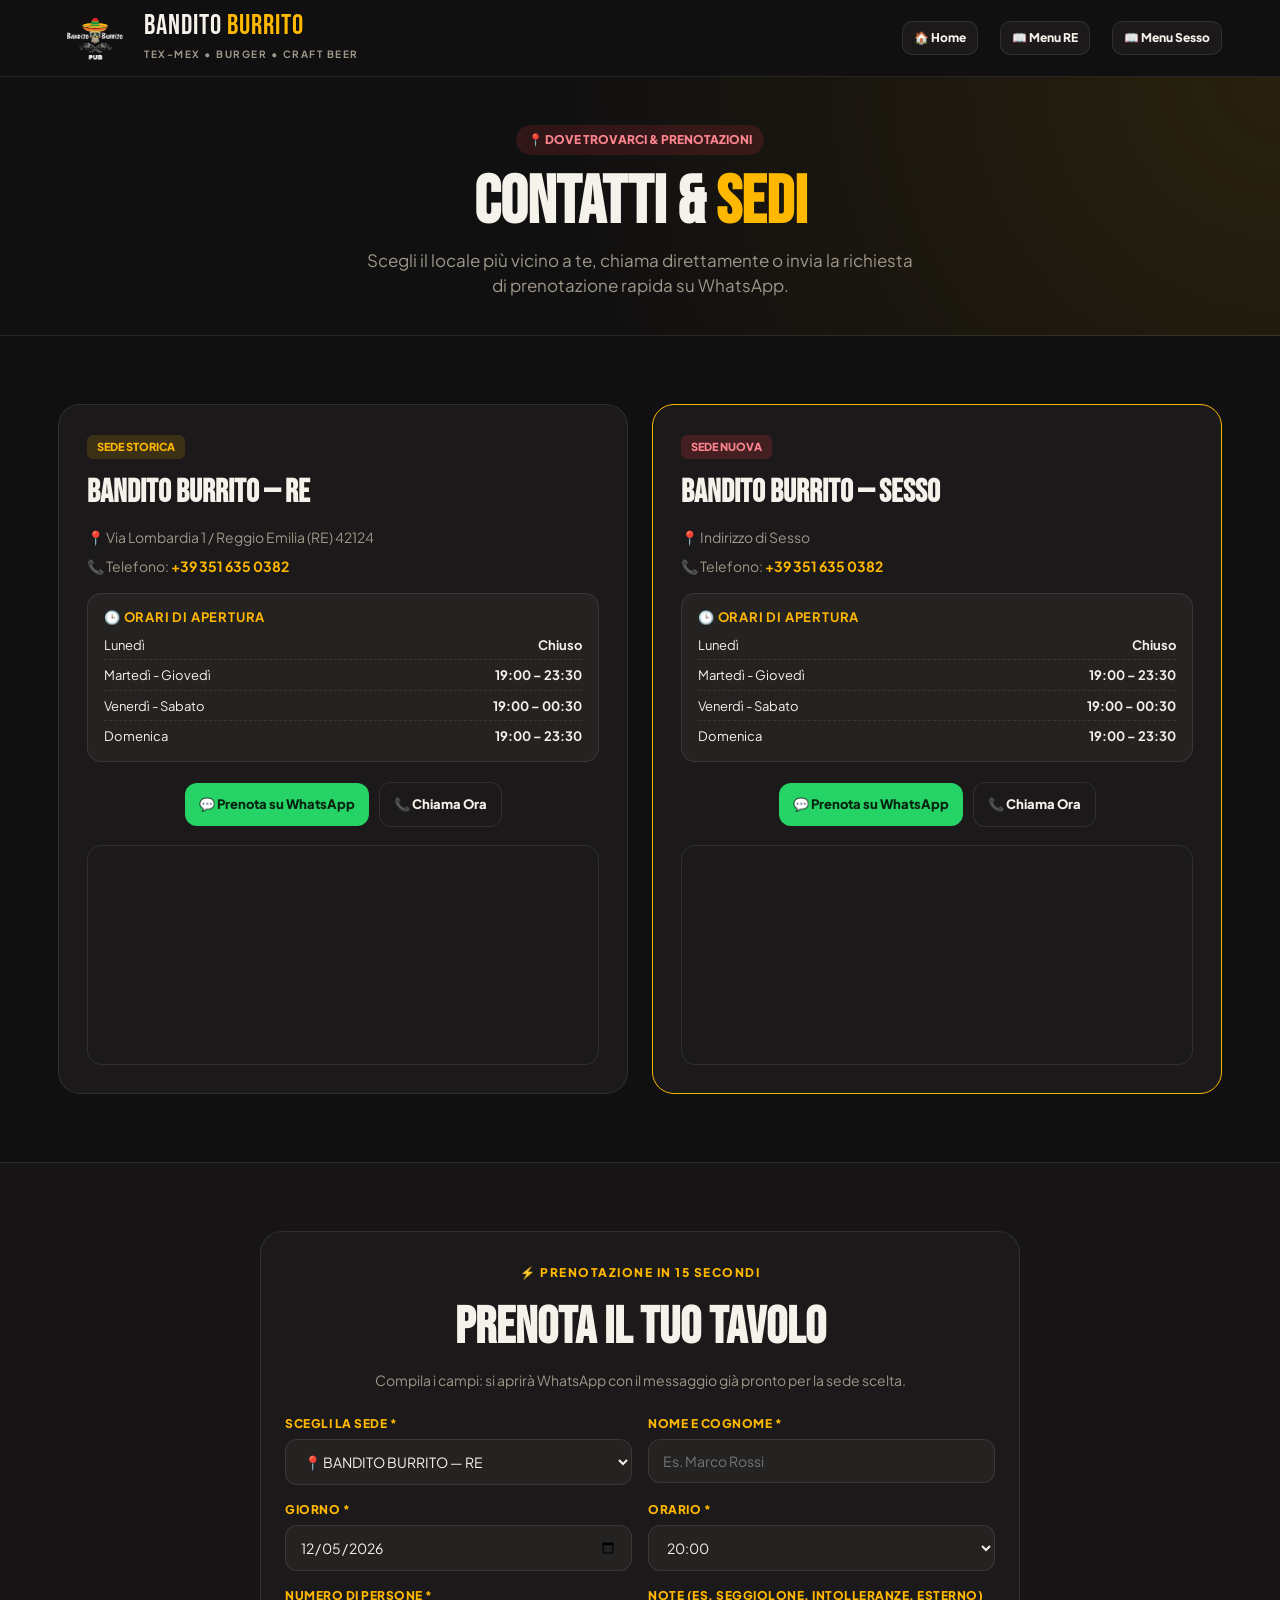
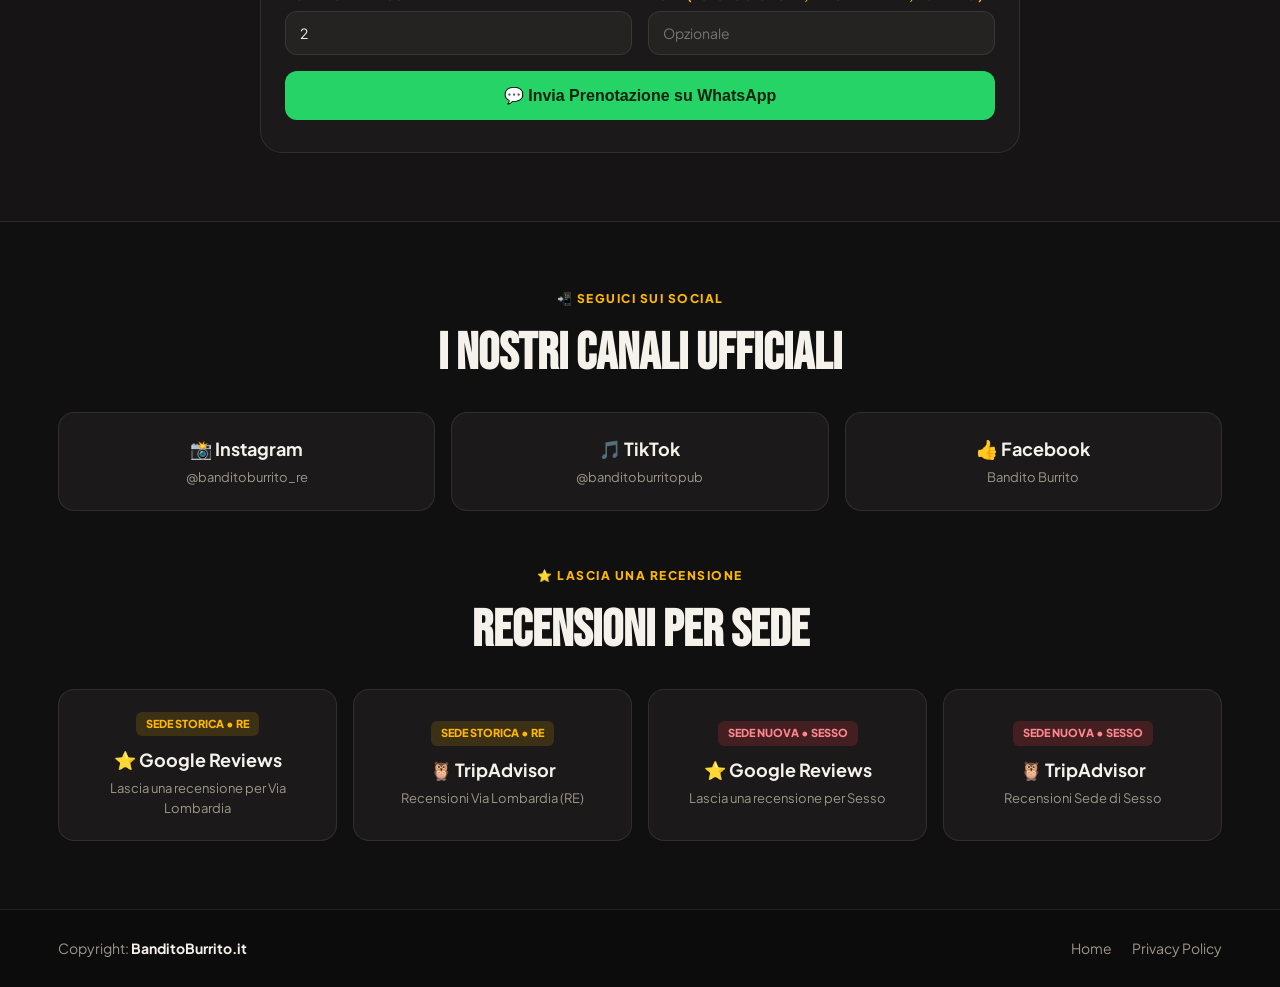
==== contatti.html @ fecb00ba "Add files via upload" ====
<!DOCTYPE html>
<html lang="it">
<head>
  <meta charset="UTF-8">
  <meta name="viewport" content="width=device-width, initial-scale=1.0">
  <title>Contatti e Prenotazioni | Bandito Burrito</title>
  <meta name="description" content="Prenota il tuo tavolo da Bandito Burrito a Reggio Emilia o nella nuova sede di Sesso. Orari, indirizzi, telefono e WhatsApp.">

  <!-- Google Fonts -->
  <link rel="preconnect" href="https://fonts.googleapis.com">
  <link rel="preconnect" href="https://fonts.gstatic.com" crossorigin>
  <link href="https://fonts.googleapis.com/css2?family=Bebas+Neue&family=Plus+Jakarta+Sans:wght@400;600;700;800&display=swap" rel="stylesheet">

  <!-- CSS Principale -->
  <link rel="stylesheet" href="css/style.css">
</head>
<body>

<!-- HEADER IDENTICO ALLA HOME E AI MENU -->
  <header class="site-header">
    <div class="container nav-inner">
      <a href="index.html" class="brand">
        <img src="images/picwish_ew.webp" alt="Bandito Burrito Logo" class="brand-logo">
        <div class="brand-text">
          <span class="brand-title">BANDITO <em>BURRITO</em></span>
          <span class="brand-sub">TEX-MEX • BURGER • CRAFT BEER</span>
        </div>
      </a>

      <!-- Navigazione Desktop -->
      <nav class="main-nav">
        <a href="index.html" class="qr-nav-btn">🏠 Home</a>
        <a href="menu-sede1.html" class="qr-nav-btn">📖 Menu RE</a>
        <a href="menu-sede2.html" class="qr-nav-btn">📖 Menu Sesso</a>
      </nav>

      <!-- Navigazione Mobile centrata -->
      <div class="mobile-top-links">
        <a href="index.html" class="qr-nav-btn">🏠 Home</a>
        <a href="menu-sede1.html" class="qr-nav-btn">📖 Menu RE</a>
        <a href="menu-sede2.html" class="qr-nav-btn">📖 Menu Sesso</a>
      </div>
    </div>
  </header>

<!-- INTESTAZIONE PAGINA CENTRATA -->
  <section class="page-hero" style="text-align: center;">
    <div class="container">
      <span class="eyebrow">📍 DOVE TROVARCI & PRENOTAZIONI</span>
      <h1>CONTATTI & <span class="text-gold">SEDI</span></h1>
      <p class="hero-lead" style="margin: 0 auto;">
        Scegli il locale più vicino a te, chiama direttamente o invia la richiesta di prenotazione rapida su WhatsApp.
      </p>
    </div>
  </section>

  <!-- SCHEDE DELLE 2 SEDI CON ORARI E MAPPE -->
  <section class="section">
    <div class="container locations-grid">

      <!-- SEDE 1: REGGIO EMILIA -->
      <div class="location-box">
        <span class="loc-pill">SEDE STORICA</span>
        <h3>BANDITO BURRITO — RE</h3>
        <p class="loc-address">📍 Via Lombardia 1 / Reggio Emilia (RE) 42124</p>
        <p class="loc-phone">📞 Telefono: <a href="tel:+393516350382"><strong>+39 351 635 0382</strong></a></p>

        <div class="hours-box">
          <h4>🕒 Orari di Apertura</h4>
          <ul>
            <li><span>Lunedì</span> <strong>Chiuso</strong></li>
            <li><span>Martedì - Giovedì</span> <strong>19:00 – 23:30</strong></li>
            <li><span>Venerdì - Sabato</span> <strong>19:00 – 00:30</strong></li>
            <li><span>Domenica</span> <strong>19:00 – 23:30</strong></li>
          </ul>
        </div>

       <div class="loc-actions" style="display: flex; justify-content: center; align-items: center; flex-wrap: nowrap; gap: 10px; width: 100%;">
          <a href="https://api.whatsapp.com/send?phone=393516350382&text=Ciao%20Bandito!%20Vorrei%20prenotare%20un%20tavolo%20nella%20SEDE%20STORICA%20(Reggio%20Emilia)" target="_blank" rel="noopener" class="btn btn-whatsapp" style="white-space: nowrap; padding: 12px 14px; font-size: 13px;">💬 Prenota su WhatsApp</a>
          <a href="tel:+393516350382" class="btn btn-outline" style="white-space: nowrap; padding: 12px 14px; font-size: 13px;">📞 Chiama Ora</a>
        </div>

        <div class="map-embed">
          <iframe src="https://www.google.com/maps/embed?pb=!1m18!1m12!1m3!1d2835.3681984445893!2d10.636771!3d44.71209650000001!2m3!1f0!2f0!3f0!3m2!1i1024!2i768!4f13.1!3m3!1m2!1s0x47801d284d192d33%3A0xff5f6aa160893fef!2sBandito%20Burrito%20Pub!5e0!3m2!1sit!2sit!4v1794605596472!5m2!1sit!2sit" loading="lazy" referrerpolicy="no-referrer-when-downgrade" title="Mappa Sede Storica"></iframe>
        </div>
      </div>

      <!-- SEDE 2: SESSO -->
      <div class="location-box location-highlight">
        <span class="loc-pill pill-chili">SEDE NUOVA</span>
        <h3>BANDITO BURRITO — SESSO</h3>
        <p class="loc-address">📍 Indirizzo di Sesso</p>
        <p class="loc-phone">📞 Telefono: <a href="tel:+393516350382"><strong>+39 351 635 0382</strong></a></p>

        <div class="hours-box">
          <h4>🕒 Orari di Apertura</h4>
          <ul>
            <li><span>Lunedì</span> <strong>Chiuso</strong></li>
            <li><span>Martedì - Giovedì</span> <strong>19:00 – 23:30</strong></li>
            <li><span>Venerdì - Sabato</span> <strong>19:00 – 00:30</strong></li>
            <li><span>Domenica</span> <strong>19:00 – 23:30</strong></li>
          </ul>
        </div>

        <div class="loc-actions" style="display: flex; justify-content: center; align-items: center; flex-wrap: nowrap; gap: 10px; width: 100%;">
          <a href="https://api.whatsapp.com/send?phone=393516350382&text=Ciao%20Bandito!%20Vorrei%20prenotare%20un%20tavolo%20nella%20SEDE%20NUOVA%20(Sesso)" target="_blank" rel="noopener" class="btn btn-whatsapp" style="white-space: nowrap; padding: 12px 14px; font-size: 13px;">💬 Prenota su WhatsApp</a>
          <a href="tel:+393516350382" class="btn btn-outline" style="white-space: nowrap; padding: 12px 14px; font-size: 13px;">📞 Chiama Ora</a>
        </div>

        <div class="map-embed">
          <iframe src="https://www.google.com/maps/embed?pb=!1m18!1m12!1m3!1d2835.3681984445893!2d10.636771!3d44.71209650000001!2m3!1f0!2f0!3f0!3m2!1i1024!2i768!4f13.1!3m3!1m2!1s0x47801d284d192d33%3A0xff5f6aa160893fef!2sBandito%20Burrito%20Pub!5e0!3m2!1sit!2sit!4v1794605596472!5m2!1sit!2sit" loading="lazy" referrerpolicy="no-referrer-when-downgrade" title="Mappa Nuova Apertura"></iframe>
        </div>
      </div>

    </div>
  </section>

  <!-- MODULO DI PRENOTAZIONE RAPIDA (INVIO AUTOMATICO SU WHATSAPP) -->
  <section class="section section-alt" id="prenota-form">
    <div class="container">
      <div class="booking-card">
        <div class="section-header center" style="margin-bottom: 24px;">
          <span class="section-tag">⚡ PRENOTAZIONE IN 15 SECONDI</span>
          <h2>PRENOTA IL TUO TAVOLO</h2>
          <p style="color: var(--muted); font-size: 14px;">Compila i campi: si aprirà WhatsApp con il messaggio già pronto per la sede scelta.</p>
        </div>

        <form id="whatsapp-booking-form" class="booking-form-grid">
          <div class="form-group">
            <label for="book-sede">Scegli la Sede *</label>
            <select id="book-sede" required>
              <option value="BANDITO BURRITO — RE">📍 BANDITO BURRITO — RE</option>
              <option value="BANDITO BURRITO — SESSO">🚀 BANDITO BURRITO — SESSO</option>
            </select>
          </div>

          <div class="form-group">
            <label for="book-name">Nome e Cognome *</label>
            <input type="text" id="book-name" placeholder="Es. Marco Rossi" required>
          </div>

          <div class="form-group">
            <label for="book-date">Giorno *</label>
            <input type="date" id="book-date" required>
          </div>

          <div class="form-group">
            <label for="book-time">Orario *</label>
            <select id="book-time" required>
              <option value="19:30">19:30</option>
              <option value="20:00" selected>20:00</option>
              <option value="20:30">20:30</option>
              <option value="21:00">21:00</option>
              <option value="21:30">21:30</option>
              <option value="22:00">22:00</option>
            </select>
          </div>

          <div class="form-group">
            <label for="book-guests">Numero di Persone *</label>
            <input type="number" id="book-guests" min="1" max="30" value="2" required>
          </div>

          <div class="form-group">
            <label for="book-notes">Note (es. seggiolone, intolleranze, esterno)</label>
            <input type="text" id="book-notes" placeholder="Opzionale">
          </div>

          <div class="form-group full-width">
            <button type="submit" class="btn btn-whatsapp" style="width: 100%; font-size: 16px; padding: 15px;">
              💬 Invia Prenotazione su WhatsApp
            </button>
          </div>
        </form>
      </div>
    </div>
  </section>

  <!-- SOCIAL (INSTAGRAM, TIKTOK, FACEBOOK) & 4 BOX RECENSIONI -->
  <section class="section">
    <div class="container">

      <div class="section-header center">
        <span class="section-tag">📲 SEGUICI SUI SOCIAL</span>
        <h2>I NOSTRI CANALI UFFICIALI</h2>
      </div>

      <div class="social-cards-grid">
        <a href="https://instagram.com/banditoburrito_re" target="_blank" rel="noopener" class="social-card">
          <strong>📸 Instagram</strong>
          <span>@banditoburrito_re</span>
        </a>
        <a href="https://www.tiktok.com/@banditoburrito" target="_blank" rel="noopener" class="social-card">
          <strong>🎵 TikTok</strong>
          <span>@banditoburritopub</span>
        </a>
        <a href="https://www.facebook.com/banditoburrito" target="_blank" rel="noopener" class="social-card">
          <strong>👍 Facebook</strong>
          <span>Bandito Burrito</span>
        </a>
      </div>

      <div class="section-header center" style="margin-top: 56px;">
        <span class="section-tag">⭐ LASCIA UNA RECENSIONE</span>
        <h2>RECENSIONI PER SEDE</h2>
      </div>

      <div class="reviews-4-grid">
        <a href="https://g.page/r/Ce8_iWChal__EBM/review" target="_blank" rel="noopener" class="social-card">
          <span class="loc-pill">SEDE STORICA • RE</span>
          <strong>⭐ Google Reviews</strong>
          <span>Lascia una recensione per Via Lombardia</span>
        </a>

        <a href="https://www.tripadvisor.it/Restaurant_Review-g194875-d25554077-Reviews-Bandito_Burrito_Pub-Reggio_Emilia_Province_of_Reggio_Emilia_Emilia_Romagna.html" target="_blank" rel="noopener" class="social-card">
          <span class="loc-pill">SEDE STORICA • RE</span>
          <strong>🦉 TripAdvisor</strong>
          <span>Recensioni Via Lombardia (RE)</span>
        </a>

        <a href="#INSERISCI_LINK_GOOGLE_SESSO" target="_blank" rel="noopener" class="social-card">
          <span class="loc-pill pill-chili">SEDE NUOVA • SESSO</span>
          <strong>⭐ Google Reviews</strong>
          <span>Lascia una recensione per Sesso</span>
        </a>

        <a href="#INSERISCI_LINK_TRIPADVISOR_SESSO" target="_blank" rel="noopener" class="social-card">
          <span class="loc-pill pill-chili">SEDE NUOVA • SESSO</span>
          <strong>🦉 TripAdvisor</strong>
          <span>Recensioni Sede di Sesso</span>
        </a>
      </div>

    </div>
  </section>

<!-- FOOTER CON SOLO HOME E PRIVACY POLICY -->
  <footer class="site-footer" style="padding: 28px 0; border-top: 1px solid var(--border); background: #0d0c0c; font-size: 14px; color: var(--muted);">
    <div class="container footer-inner" style="display: flex; justify-content: space-between; align-items: center; flex-wrap: wrap; gap: 16px;">
      <div>Copyright: <strong style="color: var(--text);">BanditoBurrito.it</strong></div>
      <div class="footer-links" style="display: flex; gap: 20px; align-items: center;">
        <a href="index.html">Home</a>
        <a href="https://www.iubenda.com/privacy-policy/90189683" target="_blank" rel="noopener">Privacy Policy</a>
      </div>
    </div>
  </footer>

  <script>
    // Data odierna automatica nel modulo
    document.getElementById('book-date').valueAsDate = new Date();

    // Invio prenotazione WhatsApp
    document.getElementById('whatsapp-booking-form').addEventListener('submit', function(e) {
      e.preventDefault();
      const sede = document.getElementById('book-sede').value;
      const nome = document.getElementById('book-name').value.trim();
      const data = document.getElementById('book-date').value;
      const ora = document.getElementById('book-time').value;
      const persone = document.getElementById('book-guests').value;
      const note = document.getElementById('book-notes').value.trim();

      const msg = `Ciao Bandito Burrito! 🌮\nVorrei prenotare un tavolo:\n• Sede: ${sede}\n• Nome: ${nome}\n• Giorno: ${data}\n• Orario: ${ora}\n• Persone: ${persone}${note ? `\n• Note: ${note}` : ''}`;
      const waUrl = `https://api.whatsapp.com/send?phone=393516350382&text=${encodeURIComponent(msg)}`;
      window.open(waUrl, '_blank');
    });

    // Nasconde l'header scorrendo in giù e lo mostra scorrendo in su
    const siteHeader = document.querySelector('.site-header');
    let lastScrollY = window.scrollY;

    window.addEventListener('scroll', () => {
      if (!siteHeader) return;
      const currentScrollY = window.scrollY;

      if (currentScrollY <= 80) {
        siteHeader.classList.remove('header-hidden');
      } else if (currentScrollY - lastScrollY > 10) {
        siteHeader.classList.add('header-hidden');
      } else if (lastScrollY - currentScrollY > 10) {
        siteHeader.classList.remove('header-hidden');
      }

      lastScrollY = currentScrollY;
    }, { passive: true });
  </script>
</body>
</html>
---- css/style.css ----
/* Aggiungi transition a .site-header (all'inizio del file) */
.site-header {
  position: sticky;
  top: 0;
  z-index: 100;
  background: rgba(17, 16, 16, 0.94);
  backdrop-filter: blur(12px);
  border-bottom: 1px solid var(--border);
  transition: transform 0.3s ease;
}

/* Scomparsa allo scroll verso il basso (vale sia per .site-header che per .qr-header) */
.site-header.header-hidden,
.qr-header.header-hidden {
  transform: translateY(-100%);
}

:root {
  --bg: #111010;
  --bg-card: #1b1919;
  --bg-elevated: #252222;
  --text: #f5f2eb;
  --muted: #9e9689;
  --gold: #ffb800;
  --chili: #e63946;
  --guac: #2ec4b6;
  --border: rgba(255, 255, 255, 0.09);
  --font-display: 'Bebas Neue', sans-serif;
  --font-sans: 'Plus Jakarta Sans', sans-serif;
}

* { box-sizing: border-box; margin: 0; padding: 0; }
html { scroll-behavior: smooth; }
body {
  background: var(--bg);
  color: var(--text);
  font-family: var(--font-sans);
  line-height: 1.5;
  -webkit-font-smoothing: antialiased;
}

.container { max-width: 1200px; margin: 0 auto; padding: 0 18px; }
a { color: inherit; text-decoration: none; }

/* HEADER */
.site-header {
  position: sticky; top: 0; z-index: 100;
  background: rgba(17, 16, 16, 0.94);
  backdrop-filter: blur(12px);
  border-bottom: 1px solid var(--border);
}
.nav-inner { display: flex; align-items: center; justify-content: space-between; height: 76px; }
.brand { display: flex; align-items: center; gap: 12px; }
.brand-logo { height: 50px; width: auto; object-fit: contain; }
.brand-logo-sm { height: 38px; width: auto; object-fit: contain; }
.brand-title { font-family: var(--font-display); font-size: 28px; letter-spacing: 1px; display: block; line-height: 1; }
.brand-title em { color: var(--gold); font-style: normal; }
.brand-sub { font-size: 10px; color: var(--muted); letter-spacing: 1.5px; font-weight: 700; }

.main-nav { display: flex; align-items: center; gap: 22px; font-weight: 700; font-size: 14px; }
.main-nav a:hover, .nav-active { color: var(--gold); }

/* PULSANTI */
.btn {
  display: inline-flex; align-items: center; justify-content: center;
  padding: 12px 20px; border-radius: 12px; font-weight: 800; font-size: 14px;
  cursor: pointer; transition: 0.2s; border: none;
}
.btn-gold { background: var(--gold); color: #111; }
.btn-gold:hover { transform: translateY(-2px); background: #ffc629; }
.btn-outline { border: 1px solid var(--border); background: var(--bg-card); color: var(--text); }
.btn-whatsapp { background: #25D366; color: #082411; }
.btn-dark { background: #111; color: var(--gold); padding: 10px 16px; border-radius: 10px; }

/* HERO */
.hero { padding: 56px 0; border-bottom: 1px solid var(--border); }
.hero-grid { display: grid; grid-template-columns: 1.15fr 0.85fr; gap: 40px; align-items: center; }
.eyebrow {
  display: inline-block; padding: 6px 12px; border-radius: 99px;
  background: rgba(230, 57, 70, 0.15); color: #ff858f;
  font-size: 12px; font-weight: 800; margin-bottom: 16px;
}
.hero h1 { font-family: var(--font-display); font-size: clamp(46px, 6vw, 74px); line-height: 0.95; margin-bottom: 18px; }
.text-gold { color: var(--gold); }
.text-chili { color: var(--chili); }
.hero-lead { color: var(--muted); font-size: 17px; margin-bottom: 28px; max-width: 560px; }

.location-cards-hero { display: grid; grid-template-columns: 1fr 1fr; gap: 14px; }
.loc-hero-btn {
  background: var(--bg-card); border: 2px solid var(--border);
  padding: 18px; border-radius: 16px; display: flex; flex-direction: column; gap: 4px;
  transition: 0.2s;
}
.loc-hero-btn:hover { border-color: var(--gold); transform: translateY(-3px); }
.loc-hero-btn.loc-new { border-color: rgba(230, 57, 70, 0.5); }
.loc-tag { font-size: 11px; font-weight: 800; color: var(--gold); letter-spacing: 1px; }
.loc-hero-btn strong { font-family: var(--font-display); font-size: 24px; letter-spacing: 0.5px; }
.loc-hero-btn small { color: var(--muted); font-size: 12px; }

.hero-img-box { position: relative; border-radius: 24px; overflow: hidden; border: 1px solid var(--border); }
.hero-img-box img { width: 100%; height: 440px; object-fit: cover; display: block; }
.floating-badge {
  position: absolute; bottom: 16px; right: 16px;
  background: rgba(17, 16, 16, 0.9); backdrop-filter: blur(8px);
  padding: 12px 16px; border-radius: 14px; border: 1px solid var(--gold);
  display: flex; flex-direction: column;
}
.floating-badge span { color: var(--gold); font-weight: 800; font-size: 16px; }
.floating-badge small { font-size: 11px; color: var(--muted); }

/* SEZIONI STANDARD */
.section { padding: 68px 0; }
.section-alt { background: #161414; border-top: 1px solid var(--border); border-bottom: 1px solid var(--border); }
.section-header { display: flex; justify-content: space-between; align-items: flex-end; margin-bottom: 32px; flex-wrap: wrap; gap: 16px; }
.section-header.center { flex-direction: column; align-items: center; text-align: center; }
.section-tag { color: var(--gold); font-size: 12px; font-weight: 800; letter-spacing: 1.5px; text-transform: uppercase; }
.section h2 { font-family: var(--font-display); font-size: clamp(34px, 4.5vw, 52px); line-height: 1; margin-top: 4px; }

/* INDICE CATEGORIE: DA MANGIARE & DA BERE (USATO IN HOME) */
.macro-index-grid { display: grid; grid-template-columns: 1fr 1fr; gap: 20px; margin-bottom: 24px; }
.macro-box { background: var(--bg-card); border: 1px solid var(--border); border-radius: 20px; padding: 20px; }
.macro-box-title {
  font-family: var(--font-display); font-size: 28px; color: var(--gold);
  letter-spacing: 1px; margin-bottom: 12px; display: flex; align-items: center; gap: 8px;
  border-bottom: 1px solid var(--border); padding-bottom: 8px;
}
.macro-cat-links { display: flex; flex-wrap: wrap; gap: 8px; }
.macro-cat-pill {
  background: var(--bg-elevated); border: 1px solid var(--border);
  padding: 8px 14px; border-radius: 12px; font-size: 13px; font-weight: 700;
  display: inline-flex; align-items: center; gap: 6px; cursor: pointer; transition: 0.2s;
}
.macro-cat-pill:hover { border-color: var(--gold); color: var(--gold); transform: translateY(-2px); }
.macro-cat-pill small { color: var(--muted); font-size: 11px; }

/* SEZIONI CATEGORIA DENTRO IL MENU */
.menu-macro-banner {
  margin: 34px 0 18px; padding: 12px 18px; border-radius: 14px;
  background: linear-gradient(90deg, rgba(255,184,0,0.16), rgba(230,57,70,0.08));
  border-bottom: 2px solid var(--gold);
  text-align: center;
  font-family: var(--font-display); font-size: 30px; letter-spacing: 1px; color: var(--gold);
}
.menu-cat-section { margin-bottom: 38px; scroll-margin-top: 210px; }
.menu-cat-header {
  display: flex; justify-content: space-between; align-items: baseline;
  flex-wrap: wrap; gap: 8px; margin-bottom: 16px;
  padding-bottom: 10px; border-bottom: 2px solid rgba(255, 184, 0, 0.28);
}
.menu-cat-title-wrap h2 {
  font-family: var(--font-display); font-size: clamp(28px, 4vw, 38px);
  color: var(--text); letter-spacing: 0.8px; line-height: 1.05;
}
.menu-cat-subtitle { font-size: 13.5px; color: var(--gold); font-weight: 600; margin-top: 3px; }
.menu-cat-count {
  font-size: 12px; font-weight: 800; color: var(--muted);
  background: var(--bg-card); padding: 4px 10px; border-radius: 99px; border: 1px solid var(--border);
}

/* GRIGLIA PIATTI E CARD */
.menu-grid { display: grid; grid-template-columns: repeat(auto-fill, minmax(310px, 1fr)); gap: 16px; }
.dish-card {
  background: var(--bg-card); border: 1px solid var(--border);
  border-radius: 18px; overflow: hidden; display: flex; flex-direction: column;
  justify-content: space-between; transition: 0.2s;
}
.dish-card.sold-out { opacity: 0.45; pointer-events: none; }
.dish-img-wrap { width: 100%; height: 190px; position: relative; overflow: hidden; background: #0d0c0c; }
.dish-img-wrap img { width: 100%; height: 100%; object-fit: cover; transition: transform 0.3s; }
.dish-card:hover .dish-img-wrap img { transform: scale(1.04); }

.dish-body { padding: 16px; display: flex; flex-direction: column; gap: 8px; flex: 1; }
.dish-badges { display: flex; gap: 6px; flex-wrap: wrap; align-items: center; }
.badge-pill {
  font-size: 11px; font-weight: 800; padding: 3px 9px; border-radius: 6px;
  background: rgba(255, 184, 0, 0.15); color: var(--gold);
}
.badge-pill.badge-fire { background: rgba(230, 57, 70, 0.18); color: #ff6b78; border: 1px solid rgba(230, 57, 70, 0.35); }
.badge-pill.badge-green { background: rgba(46, 196, 182, 0.16); color: #4df0e0; border: 1px solid rgba(46, 196, 182, 0.35); }
.badge-pill.badge-new { background: rgba(168, 85, 247, 0.18); color: #d8b4fe; border: 1px solid rgba(168, 85, 247, 0.35); }
.badge-pill.badge-spec { background: rgba(255, 255, 255, 0.08); color: #e2ddd5; border: 1px solid rgba(255, 255, 255, 0.14); }
.badge-pill.badge-soldout { background: #e63946; color: #ffffff; }

.badge-cat-tag {
  font-size: 10.5px; font-weight: 700; padding: 3px 8px; border-radius: 6px;
  background: rgba(255, 255, 255, 0.06); color: var(--muted);
}
.dish-top { display: flex; justify-content: space-between; align-items: flex-start; gap: 10px; }
.dish-title { font-size: 18px; font-weight: 800; line-height: 1.25; }
.dish-price { font-family: var(--font-display); font-size: 24px; color: var(--gold); white-space: nowrap; }
.dish-desc { font-size: 13.5px; color: var(--muted); flex: 1; }
.dish-footer {
  display: flex; justify-content: space-between; align-items: center;
  padding-top: 10px; margin-top: 6px; border-top: 1px dashed var(--border); gap: 8px;
}
.allergen-tag { font-size: 11px; color: var(--muted); }
.btn-add-dish {
  background: var(--bg-elevated); color: var(--text); border: 1px solid var(--border);
  padding: 7px 13px; border-radius: 9px; font-weight: 800; font-size: 12px; cursor: pointer; white-space: nowrap;
}
.btn-add-dish:hover { background: var(--gold); color: #111; }

/* MINI-ICONE ALLERGENI NELLA SCHEDA DEL PIATTO */
.dish-allergen-list { display: flex; flex-wrap: wrap; gap: 5px; align-items: center; }
.allergen-chip {
  display: inline-flex; align-items: center; gap: 5px;
  background: var(--bg-elevated); border: 1px solid var(--border);
  padding: 3px 8px 3px 4px; border-radius: 99px; font-size: 11px; font-weight: 600; color: var(--muted);
}
.allergen-chip img { width: 18px; height: 18px; border-radius: 50%; object-fit: cover; }

/* STORIA, RECENSIONI E SEDI */
.story-grid { display: grid; grid-template-columns: 0.9fr 1.1fr; gap: 44px; align-items: center; }
.story-media img { width: 100%; border-radius: 20px; border: 1px solid var(--border); }
.story-quote { margin-top: 14px; padding: 16px; border-radius: 14px; background: var(--bg-card); border-left: 4px solid var(--gold); font-size: 14px; }
.story-quote strong { display: block; margin-top: 6px; color: var(--gold); }
.timeline-steps { margin-top: 24px; display: flex; flex-direction: column; gap: 14px; }
.t-step { display: flex; gap: 16px; background: var(--bg-card); padding: 14px 18px; border-radius: 14px; border: 1px solid var(--border); }
.t-year { font-family: var(--font-display); font-size: 28px; color: var(--gold); min-width: 60px; }

.live-reviews-wrapper { display: grid; grid-template-columns: 1fr 1fr; gap: 24px; }
.review-platform-box { background: var(--bg-card); border: 1px solid var(--border); border-radius: 20px; padding: 22px; }
.platform-header { display: flex; justify-content: space-between; align-items: center; margin-bottom: 18px; padding-bottom: 12px; border-bottom: 1px solid var(--border); }
.platform-badge span { color: var(--gold); font-weight: 800; }
.trip-color { color: #00aa6c !important; }
.btn-link { font-size: 12px; color: var(--gold); font-weight: 700; }
.review-cards-fallback { display: flex; flex-direction: column; gap: 14px; }
.rev-card { background: var(--bg-elevated); padding: 16px; border-radius: 14px; }
.rev-stars { color: var(--gold); font-size: 14px; margin-bottom: 6px; }
.verified { font-size: 11px; color: var(--muted); font-weight: 600; margin-left: 6px; }

.locations-grid { display: grid; grid-template-columns: 1fr 1fr; gap: 24px; }
.location-box { background: var(--bg-card); border: 1px solid var(--border); padding: 28px; border-radius: 22px; }
.location-highlight { border-color: var(--gold); }
.loc-pill { display: inline-block; font-size: 11px; font-weight: 800; padding: 4px 10px; border-radius: 6px; background: rgba(255,184,0,0.15); color: var(--gold); margin-bottom: 10px; }
.pill-chili { background: rgba(230,57,70,0.2); color: #ff858f; }
.location-box h3 { font-family: var(--font-display); font-size: 32px; margin-bottom: 10px; }
.loc-address { color: var(--muted); font-size: 14px; margin-bottom: 8px; }
.loc-actions { display: flex; gap: 10px; flex-wrap: wrap; margin-top: 20px; }

/* QR WEB-APP HEADER & CATEGORIE CENTRATE */
.qr-app-body { padding-bottom: 90px; }
.qr-header {
  position: sticky; top: 0; z-index: 90;
  background: rgba(17, 16, 16, 0.96); backdrop-filter: blur(12px);
  border-bottom: 1px solid var(--border); padding-top: 12px;
}
.qr-header-inner { display: flex; justify-content: space-between; align-items: center; margin-bottom: 14px; }
.brand-compact { display: flex; align-items: center; gap: 10px; }
.active-sede-badge { display: block; font-size: 11px; color: var(--gold); font-weight: 800; }

.qr-nav-actions {
  display: flex;
  align-items: center;
  justify-content: flex-end;
  margin-left: auto;
  gap: 6px;
  flex-wrap: wrap;
}
.mobile-top-links { display: none; }
.qr-nav-btn {
  font-size: 12px; font-weight: 800; color: var(--text);
  background: var(--bg-card); padding: 7px 11px; border-radius: 10px;
  border: 1px solid var(--border); white-space: nowrap; cursor: pointer; transition: 0.2s;
}
.qr-nav-btn:hover { border-color: var(--gold); color: var(--gold); }
.qr-nav-switch { background: rgba(255, 184, 0, 0.14); border-color: rgba(255, 184, 0, 0.4); color: var(--gold); }

.qr-controls {
  max-width: 680px; margin: 0 auto 12px;
  display: flex; flex-direction: column; align-items: center; gap: 10px;
}
#menu-search {
  width: 100%; padding: 12px 16px; border-radius: 99px;
  border: 1px solid var(--border); background: var(--bg-card);
  color: var(--text); font-size: 14px; text-align: center;
}
#menu-search:focus { border-color: var(--gold); outline: none; }

.quick-tags { display: flex; justify-content: center; align-items: center; gap: 10px; flex-wrap: wrap; width: 100%; }
.filter-chip {
  background: var(--bg-card); color: var(--muted); border: 1px solid var(--border);
  padding: 7px 16px; border-radius: 99px; font-size: 13px; font-weight: 800;
  white-space: nowrap; cursor: pointer; transition: 0.2s;
}
.filter-chip:hover { border-color: rgba(255, 184, 0, 0.5); color: var(--text); }
.filter-chip.active { background: rgba(255, 184, 0, 0.16); border-color: var(--gold); color: var(--gold); }

.cat-scroll-bar {
  display: flex; justify-content: center; flex-wrap: wrap;
  gap: 8px; padding: 12px 18px; max-width: 1200px; margin: 0 auto;
  border-top: 1px solid var(--border);
}
.cat-tab {
  background: var(--bg-card); color: var(--muted); border: 1px solid var(--border);
  padding: 8px 15px; border-radius: 99px; font-weight: 800; font-size: 13px;
  white-space: nowrap; cursor: pointer; transition: 0.2s;
}
.cat-tab:hover { color: var(--text); border-color: rgba(255,255,255,0.25); }
.cat-tab.active { background: var(--gold); color: #111; border-color: var(--gold); }

.sync-status { font-size: 12px; color: var(--guac); margin: 16px 0 8px; font-weight: 700; text-align: center; }

/* STICKY TABLE TRAY & MODALE */
.table-tray {
  position: fixed; bottom: 16px; left: 50%; transform: translateX(-50%);
  width: calc(100% - 28px); max-width: 500px;
  background: var(--gold); color: #111; padding: 12px 18px; border-radius: 16px;
  display: flex; justify-content: space-between; align-items: center;
  box-shadow: 0 15px 35px rgba(0,0,0,0.7); z-index: 200;
}
.tray-info span { font-size: 12px; font-weight: 700; display: block; }
.tray-info strong { font-family: var(--font-display); font-size: 26px; line-height: 1; }
.hidden { display: none !important; }

.modal-backdrop { position: fixed; inset: 0; background: rgba(0,0,0,0.8); z-index: 300; display: grid; place-items: center; padding: 18px; }
.modal-card { background: var(--bg-card); border: 1px solid var(--border); border-radius: 20px; max-width: 480px; width: 100%; padding: 22px; max-height: 85vh; overflow-y: auto; }

/* PAGINA CONTATTI & PRENOTAZIONI */
.page-hero {
  padding: 48px 0 36px; border-bottom: 1px solid var(--border);
  background: radial-gradient(circle at top right, rgba(255, 184, 0, 0.1), transparent 55%);
}
.page-hero h1 { font-family: var(--font-display); font-size: clamp(42px, 6vw, 68px); line-height: 0.95; margin-bottom: 12px; }
.loc-phone { font-size: 14px; color: var(--muted); margin-bottom: 16px; }
.loc-phone a { color: var(--gold); }
.hours-box { background: var(--bg-elevated); border: 1px solid var(--border); border-radius: 14px; padding: 14px 16px; margin: 14px 0; }
.hours-box h4 { font-size: 13px; color: var(--gold); text-transform: uppercase; letter-spacing: 0.8px; margin-bottom: 8px; }
.hours-box ul { list-style: none; display: flex; flex-direction: column; gap: 6px; font-size: 13px; }
.hours-box li { display: flex; justify-content: space-between; border-bottom: 1px dashed var(--border); padding-bottom: 4px; }
.hours-box li:last-child { border-bottom: none; padding-bottom: 0; }
.map-embed { margin-top: 18px; border-radius: 14px; overflow: hidden; border: 1px solid var(--border); height: 220px; }
.map-embed iframe { width: 100%; height: 100%; border: 0; filter: grayscale(0.2) contrast(1.05); }
.booking-card { max-width: 760px; margin: 0 auto; background: var(--bg-card); border: 1px solid var(--border); border-radius: 22px; padding: 32px 24px; }
.booking-form-grid { display: grid; grid-template-columns: 1fr 1fr; gap: 16px; }
.form-group { display: flex; flex-direction: column; gap: 6px; }
.form-group.full-width { grid-column: 1 / -1; }
.form-group label { font-size: 12px; font-weight: 800; color: var(--gold); text-transform: uppercase; letter-spacing: 0.5px; }
.form-group input, .form-group select {
  padding: 12px 14px; border-radius: 12px; border: 1px solid var(--border);
  background: var(--bg-elevated); color: var(--text); font-size: 14px; font-family: var(--font-sans);
}
/* CARD SOCIAL E RECENSIONI (CON DISPLAY FLEX PER I LINK <a>) */
.social-cards-grid {
  display: grid;
  grid-template-columns: repeat(3, 1fr);
  gap: 16px;
}

.reviews-4-grid {
  display: grid;
  grid-template-columns: repeat(4, 1fr);
  gap: 16px;
}

.social-card {
  display: flex;
  flex-direction: column;
  align-items: center;
  justify-content: center;
  gap: 6px;
  background: var(--bg-card);
  border: 1px solid var(--border);
  border-radius: 16px;
  padding: 22px 18px;
  text-align: center;
  transition: 0.2s;
}

.social-card:hover {
  border-color: var(--gold);
  transform: translateY(-3px);
}

.social-card .loc-pill {
  margin-bottom: 4px;
}

.social-card strong {
  display: block;
  font-size: 18px;
  color: var(--text);
}

.social-card span:not(.loc-pill) {
  font-size: 13px;
  color: var(--muted);
}

@media (max-width: 980px) {
  .reviews-4-grid {
    grid-template-columns: repeat(2, 1fr);
  }
}

@media (max-width: 860px) {
  .social-cards-grid {
    grid-template-columns: 1fr;
  }
}

@media (max-width: 600px) {
  .reviews-4-grid {
    grid-template-columns: 1fr;
  }
}

.site-footer { padding: 30px 0; border-top: 1px solid var(--border); font-size: 13px; color: var(--muted); }
.footer-inner { display: flex; justify-content: space-between; flex-wrap: wrap; gap: 12px; }
.footer-links { display: flex; gap: 16px; }

@media (max-width: 860px) {
  .hero-grid, .story-grid, .live-reviews-wrapper, .locations-grid, .location-cards-hero, .macro-index-grid, .booking-form-grid, .social-cards-grid {
    grid-template-columns: 1fr;
  }
  .main-nav { display: none; }

  /* Header di Contatti e Home su mobile: Logo a sinistra, pulsanti sotto al centro */
  .nav-inner {
    height: auto;
    padding: 12px 18px;
    flex-direction: column;
    align-items: flex-start;
    gap: 10px;
  }

  .mobile-top-links {
    display: flex;
    width: 100%;
    justify-content: center;
    gap: 8px;
  }

  /* Header dei Menu QR su mobile: Logo a sinistra, pulsanti sotto al centro */
  .qr-header-inner {
    flex-direction: column;
    align-items: flex-start;
    gap: 10px;
    margin-bottom: 12px;
  }

  .brand-compact {
    justify-content: flex-start;
  }

  .qr-nav-actions {
    width: 100%;
    justify-content: center;
    margin-left: 0;
  }

  /* Filtri New / Piccanti / Veg su una sola riga */
  .quick-tags {
    justify-content: center;
    flex-wrap: nowrap;
    overflow-x: auto;
    gap: 6px;
  }

  .filter-chip {
    padding: 7px 11px;
    font-size: 12px;
  }

  .cat-scroll-bar {
    justify-content: flex-start;
    flex-wrap: nowrap;
    overflow-x: auto;
    scrollbar-width: none;
    padding: 10px 14px;
  }
  .cat-scroll-bar::-webkit-scrollbar { display: none; }
}

@media (max-width: 600px) {
  .reviews-4-grid {
    grid-template-columns: 1fr;
  }
}
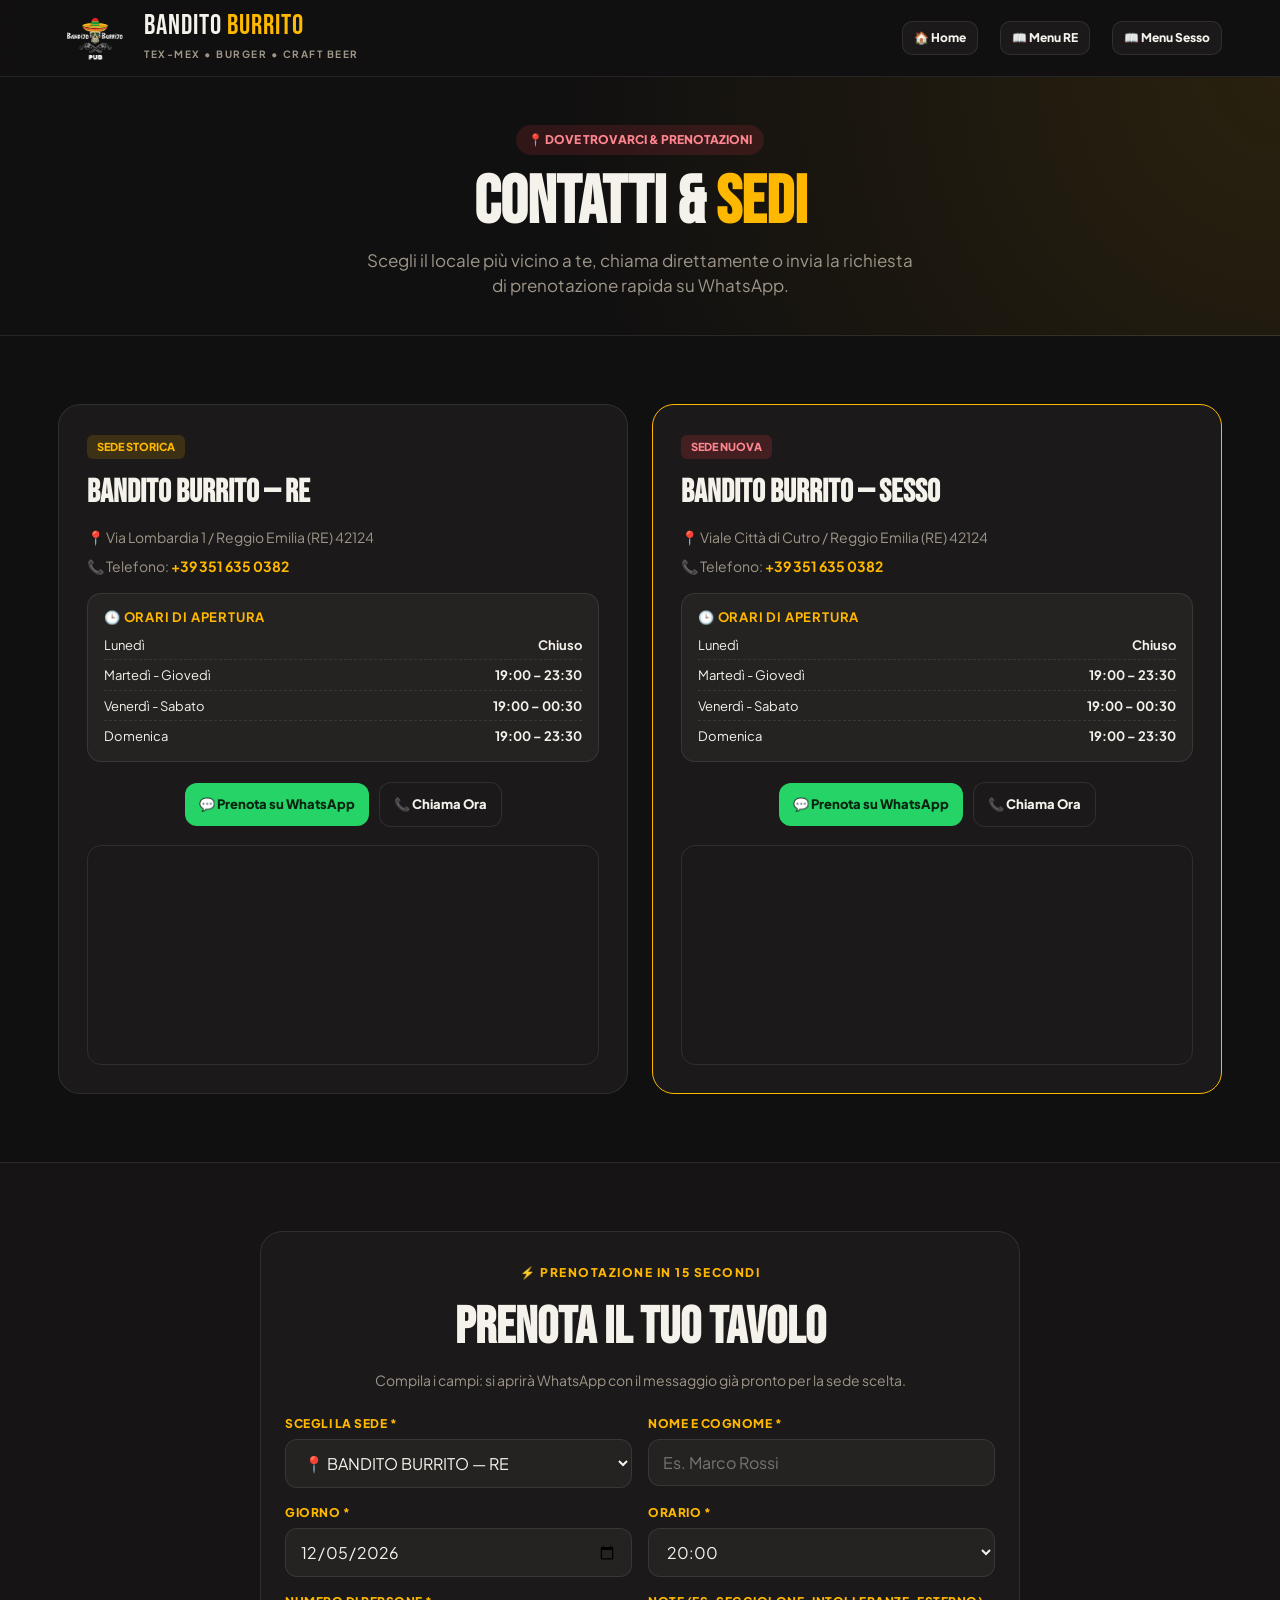
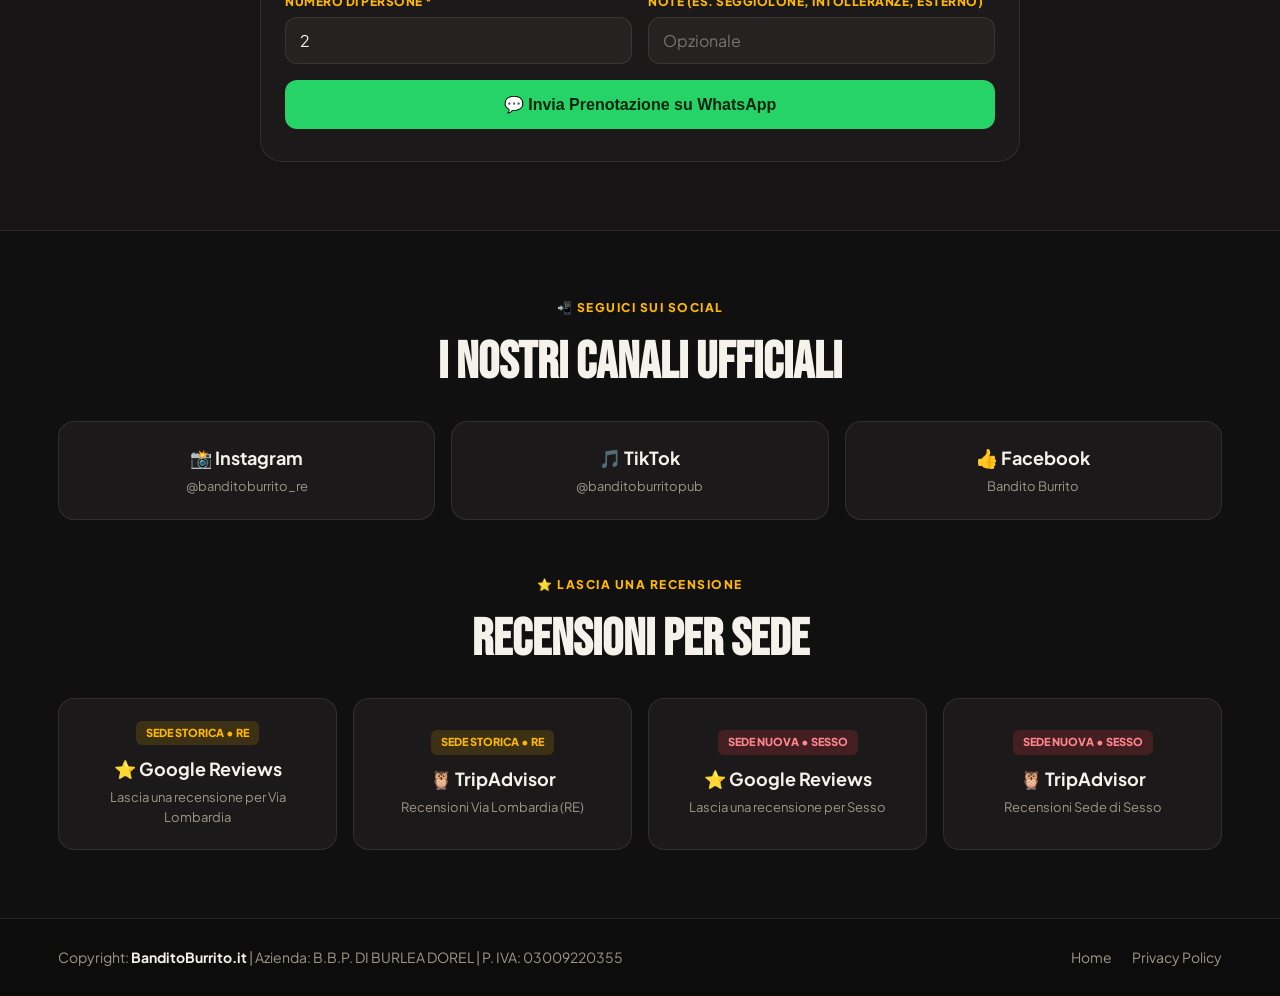
==== commit 04b71f72: "Update contatti.html" ====
--- a/contatti.html
+++ b/contatti.html
@@ -1,267 +1,242 @@
 <!DOCTYPE html>
 <html lang="it">
+
 <head>
-  <meta charset="UTF-8">
-  <meta name="viewport" content="width=device-width, initial-scale=1.0">
-  <title>Contatti e Prenotazioni | Bandito Burrito</title>
-  <meta name="description" content="Prenota il tuo tavolo da Bandito Burrito a Reggio Emilia o nella nuova sede di Sesso. Orari, indirizzi, telefono e WhatsApp.">
-
-  <!-- Google Fonts -->
-  <link rel="preconnect" href="https://fonts.googleapis.com">
-  <link rel="preconnect" href="https://fonts.gstatic.com" crossorigin>
-  <link href="https://fonts.googleapis.com/css2?family=Bebas+Neue&family=Plus+Jakarta+Sans:wght@400;600;700;800&display=swap" rel="stylesheet">
-
-  <!-- CSS Principale -->
-  <link rel="stylesheet" href="css/style.css">
+    <meta name="referrer" content="strict-origin-when-cross-origin">
+    <meta charset="UTF-8">
+    <meta name="viewport" content="width=device-width, initial-scale=1.0">
+    <title>Contatti e Prenotazioni | Bandito Burrito</title>
+    <meta name="description" content="Prenota il tuo tavolo da Bandito Burrito a Reggio Emilia o nella nuova sede di Sesso. Orari, indirizzi, telefono e WhatsApp.">
+    <!-- Google Fonts -->
+    <link rel="preconnect" href="https://fonts.googleapis.com">
+    <link rel="preconnect" href="https://fonts.gstatic.com" crossorigin>
+    <link href="https://fonts.googleapis.com/css2?family=Bebas+Neue&family=Plus+Jakarta+Sans:wght@400;600;700;800&display=swap" rel="stylesheet">
+    <!-- CSS Principale -->
+    <link rel="stylesheet" href="css/style.css">
 </head>
+
 <body>
-
-<!-- HEADER IDENTICO ALLA HOME E AI MENU -->
-  <header class="site-header">
-    <div class="container nav-inner">
-      <a href="index.html" class="brand">
-        <img src="images/picwish_ew.webp" alt="Bandito Burrito Logo" class="brand-logo">
-        <div class="brand-text">
-          <span class="brand-title">BANDITO <em>BURRITO</em></span>
-          <span class="brand-sub">TEX-MEX • BURGER • CRAFT BEER</span>
-        </div>
-      </a>
-
-      <!-- Navigazione Desktop -->
-      <nav class="main-nav">
-        <a href="index.html" class="qr-nav-btn">🏠 Home</a>
-        <a href="menu-sede1.html" class="qr-nav-btn">📖 Menu RE</a>
-        <a href="menu-sede2.html" class="qr-nav-btn">📖 Menu Sesso</a>
-      </nav>
-
-      <!-- Navigazione Mobile centrata -->
-      <div class="mobile-top-links">
-        <a href="index.html" class="qr-nav-btn">🏠 Home</a>
-        <a href="menu-sede1.html" class="qr-nav-btn">📖 Menu RE</a>
-        <a href="menu-sede2.html" class="qr-nav-btn">📖 Menu Sesso</a>
-      </div>
-    </div>
-  </header>
-
-<!-- INTESTAZIONE PAGINA CENTRATA -->
-  <section class="page-hero" style="text-align: center;">
-    <div class="container">
-      <span class="eyebrow">📍 DOVE TROVARCI & PRENOTAZIONI</span>
-      <h1>CONTATTI & <span class="text-gold">SEDI</span></h1>
-      <p class="hero-lead" style="margin: 0 auto;">
-        Scegli il locale più vicino a te, chiama direttamente o invia la richiesta di prenotazione rapida su WhatsApp.
-      </p>
-    </div>
-  </section>
-
-  <!-- SCHEDE DELLE 2 SEDI CON ORARI E MAPPE -->
-  <section class="section">
-    <div class="container locations-grid">
-
-      <!-- SEDE 1: REGGIO EMILIA -->
-      <div class="location-box">
-        <span class="loc-pill">SEDE STORICA</span>
-        <h3>BANDITO BURRITO — RE</h3>
-        <p class="loc-address">📍 Via Lombardia 1 / Reggio Emilia (RE) 42124</p>
-        <p class="loc-phone">📞 Telefono: <a href="tel:+393516350382"><strong>+39 351 635 0382</strong></a></p>
-
-        <div class="hours-box">
-          <h4>🕒 Orari di Apertura</h4>
-          <ul>
-            <li><span>Lunedì</span> <strong>Chiuso</strong></li>
-            <li><span>Martedì - Giovedì</span> <strong>19:00 – 23:30</strong></li>
-            <li><span>Venerdì - Sabato</span> <strong>19:00 – 00:30</strong></li>
-            <li><span>Domenica</span> <strong>19:00 – 23:30</strong></li>
-          </ul>
-        </div>
-
-       <div class="loc-actions" style="display: flex; justify-content: center; align-items: center; flex-wrap: nowrap; gap: 10px; width: 100%;">
-          <a href="https://api.whatsapp.com/send?phone=393516350382&text=Ciao%20Bandito!%20Vorrei%20prenotare%20un%20tavolo%20nella%20SEDE%20STORICA%20(Reggio%20Emilia)" target="_blank" rel="noopener" class="btn btn-whatsapp" style="white-space: nowrap; padding: 12px 14px; font-size: 13px;">💬 Prenota su WhatsApp</a>
-          <a href="tel:+393516350382" class="btn btn-outline" style="white-space: nowrap; padding: 12px 14px; font-size: 13px;">📞 Chiama Ora</a>
-        </div>
-
-        <div class="map-embed">
-          <iframe src="https://www.google.com/maps/embed?pb=!1m18!1m12!1m3!1d2835.3681984445893!2d10.636771!3d44.71209650000001!2m3!1f0!2f0!3f0!3m2!1i1024!2i768!4f13.1!3m3!1m2!1s0x47801d284d192d33%3A0xff5f6aa160893fef!2sBandito%20Burrito%20Pub!5e0!3m2!1sit!2sit!4v1794605596472!5m2!1sit!2sit" loading="lazy" referrerpolicy="no-referrer-when-downgrade" title="Mappa Sede Storica"></iframe>
-        </div>
-      </div>
-
-      <!-- SEDE 2: SESSO -->
-      <div class="location-box location-highlight">
-        <span class="loc-pill pill-chili">SEDE NUOVA</span>
-        <h3>BANDITO BURRITO — SESSO</h3>
-        <p class="loc-address">📍 Indirizzo di Sesso</p>
-        <p class="loc-phone">📞 Telefono: <a href="tel:+393516350382"><strong>+39 351 635 0382</strong></a></p>
-
-        <div class="hours-box">
-          <h4>🕒 Orari di Apertura</h4>
-          <ul>
-            <li><span>Lunedì</span> <strong>Chiuso</strong></li>
-            <li><span>Martedì - Giovedì</span> <strong>19:00 – 23:30</strong></li>
-            <li><span>Venerdì - Sabato</span> <strong>19:00 – 00:30</strong></li>
-            <li><span>Domenica</span> <strong>19:00 – 23:30</strong></li>
-          </ul>
-        </div>
-
-        <div class="loc-actions" style="display: flex; justify-content: center; align-items: center; flex-wrap: nowrap; gap: 10px; width: 100%;">
-          <a href="https://api.whatsapp.com/send?phone=393516350382&text=Ciao%20Bandito!%20Vorrei%20prenotare%20un%20tavolo%20nella%20SEDE%20NUOVA%20(Sesso)" target="_blank" rel="noopener" class="btn btn-whatsapp" style="white-space: nowrap; padding: 12px 14px; font-size: 13px;">💬 Prenota su WhatsApp</a>
-          <a href="tel:+393516350382" class="btn btn-outline" style="white-space: nowrap; padding: 12px 14px; font-size: 13px;">📞 Chiama Ora</a>
-        </div>
-
-        <div class="map-embed">
-          <iframe src="https://www.google.com/maps/embed?pb=!1m18!1m12!1m3!1d2835.3681984445893!2d10.636771!3d44.71209650000001!2m3!1f0!2f0!3f0!3m2!1i1024!2i768!4f13.1!3m3!1m2!1s0x47801d284d192d33%3A0xff5f6aa160893fef!2sBandito%20Burrito%20Pub!5e0!3m2!1sit!2sit!4v1794605596472!5m2!1sit!2sit" loading="lazy" referrerpolicy="no-referrer-when-downgrade" title="Mappa Nuova Apertura"></iframe>
-        </div>
-      </div>
-
-    </div>
-  </section>
-
-  <!-- MODULO DI PRENOTAZIONE RAPIDA (INVIO AUTOMATICO SU WHATSAPP) -->
-  <section class="section section-alt" id="prenota-form">
-    <div class="container">
-      <div class="booking-card">
-        <div class="section-header center" style="margin-bottom: 24px;">
-          <span class="section-tag">⚡ PRENOTAZIONE IN 15 SECONDI</span>
-          <h2>PRENOTA IL TUO TAVOLO</h2>
-          <p style="color: var(--muted); font-size: 14px;">Compila i campi: si aprirà WhatsApp con il messaggio già pronto per la sede scelta.</p>
-        </div>
-
-        <form id="whatsapp-booking-form" class="booking-form-grid">
-          <div class="form-group">
-            <label for="book-sede">Scegli la Sede *</label>
-            <select id="book-sede" required>
-              <option value="BANDITO BURRITO — RE">📍 BANDITO BURRITO — RE</option>
-              <option value="BANDITO BURRITO — SESSO">🚀 BANDITO BURRITO — SESSO</option>
-            </select>
-          </div>
-
-          <div class="form-group">
-            <label for="book-name">Nome e Cognome *</label>
-            <input type="text" id="book-name" placeholder="Es. Marco Rossi" required>
-          </div>
-
-          <div class="form-group">
-            <label for="book-date">Giorno *</label>
-            <input type="date" id="book-date" required>
-          </div>
-
-          <div class="form-group">
-            <label for="book-time">Orario *</label>
-            <select id="book-time" required>
-              <option value="19:30">19:30</option>
-              <option value="20:00" selected>20:00</option>
-              <option value="20:30">20:30</option>
-              <option value="21:00">21:00</option>
-              <option value="21:30">21:30</option>
-              <option value="22:00">22:00</option>
-            </select>
-          </div>
-
-          <div class="form-group">
-            <label for="book-guests">Numero di Persone *</label>
-            <input type="number" id="book-guests" min="1" max="30" value="2" required>
-          </div>
-
-          <div class="form-group">
-            <label for="book-notes">Note (es. seggiolone, intolleranze, esterno)</label>
-            <input type="text" id="book-notes" placeholder="Opzionale">
-          </div>
-
-          <div class="form-group full-width">
-            <button type="submit" class="btn btn-whatsapp" style="width: 100%; font-size: 16px; padding: 15px;">
-              💬 Invia Prenotazione su WhatsApp
-            </button>
-          </div>
-        </form>
-      </div>
-    </div>
-  </section>
-
-  <!-- SOCIAL (INSTAGRAM, TIKTOK, FACEBOOK) & 4 BOX RECENSIONI -->
-  <section class="section">
-    <div class="container">
-
-      <div class="section-header center">
-        <span class="section-tag">📲 SEGUICI SUI SOCIAL</span>
-        <h2>I NOSTRI CANALI UFFICIALI</h2>
-      </div>
-
-      <div class="social-cards-grid">
-        <a href="https://instagram.com/banditoburrito_re" target="_blank" rel="noopener" class="social-card">
-          <strong>📸 Instagram</strong>
-          <span>@banditoburrito_re</span>
-        </a>
-        <a href="https://www.tiktok.com/@banditoburrito" target="_blank" rel="noopener" class="social-card">
-          <strong>🎵 TikTok</strong>
-          <span>@banditoburritopub</span>
-        </a>
-        <a href="https://www.facebook.com/banditoburrito" target="_blank" rel="noopener" class="social-card">
-          <strong>👍 Facebook</strong>
-          <span>Bandito Burrito</span>
-        </a>
-      </div>
-
-      <div class="section-header center" style="margin-top: 56px;">
-        <span class="section-tag">⭐ LASCIA UNA RECENSIONE</span>
-        <h2>RECENSIONI PER SEDE</h2>
-      </div>
-
-      <div class="reviews-4-grid">
-        <a href="https://g.page/r/Ce8_iWChal__EBM/review" target="_blank" rel="noopener" class="social-card">
-          <span class="loc-pill">SEDE STORICA • RE</span>
-          <strong>⭐ Google Reviews</strong>
-          <span>Lascia una recensione per Via Lombardia</span>
-        </a>
-
-        <a href="https://www.tripadvisor.it/Restaurant_Review-g194875-d25554077-Reviews-Bandito_Burrito_Pub-Reggio_Emilia_Province_of_Reggio_Emilia_Emilia_Romagna.html" target="_blank" rel="noopener" class="social-card">
-          <span class="loc-pill">SEDE STORICA • RE</span>
-          <strong>🦉 TripAdvisor</strong>
-          <span>Recensioni Via Lombardia (RE)</span>
-        </a>
-
-        <a href="#INSERISCI_LINK_GOOGLE_SESSO" target="_blank" rel="noopener" class="social-card">
-          <span class="loc-pill pill-chili">SEDE NUOVA • SESSO</span>
-          <strong>⭐ Google Reviews</strong>
-          <span>Lascia una recensione per Sesso</span>
-        </a>
-
-        <a href="#INSERISCI_LINK_TRIPADVISOR_SESSO" target="_blank" rel="noopener" class="social-card">
-          <span class="loc-pill pill-chili">SEDE NUOVA • SESSO</span>
-          <strong>🦉 TripAdvisor</strong>
-          <span>Recensioni Sede di Sesso</span>
-        </a>
-      </div>
-
-    </div>
-  </section>
-
-<!-- FOOTER CON SOLO HOME E PRIVACY POLICY -->
-  <footer class="site-footer" style="padding: 28px 0; border-top: 1px solid var(--border); background: #0d0c0c; font-size: 14px; color: var(--muted);">
-    <div class="container footer-inner" style="display: flex; justify-content: space-between; align-items: center; flex-wrap: wrap; gap: 16px;">
-      <div>Copyright: <strong style="color: var(--text);">BanditoBurrito.it</strong></div>
-      <div class="footer-links" style="display: flex; gap: 20px; align-items: center;">
-        <a href="index.html">Home</a>
-        <a href="https://www.iubenda.com/privacy-policy/90189683" target="_blank" rel="noopener">Privacy Policy</a>
-      </div>
-    </div>
-  </footer>
-
-  <script>
+    <!-- HEADER IDENTICO ALLA HOME E AI MENU -->
+    <header class="site-header">
+        <div class="container nav-inner">
+            <a href="index.html" class="brand">
+                <img src="images/picwish_ew.webp" alt="Bandito Burrito Logo" class="brand-logo">
+                <div class="brand-text">
+                    <span class="brand-title">BANDITO <em>BURRITO</em></span>
+                    <span class="brand-sub">TEX-MEX • BURGER • CRAFT BEER</span>
+                </div>
+            </a>
+            <!-- Navigazione Desktop -->
+            <nav class="main-nav">
+                <a href="index.html" class="qr-nav-btn">🏠 Home</a>
+                <a href="menu-sede1.html" class="qr-nav-btn">📖 Menu RE</a>
+                <a href="menu-sede2.html" class="qr-nav-btn">📖 Menu Sesso</a>
+            </nav>
+            <!-- Navigazione Mobile centrata -->
+            <div class="mobile-top-links">
+                <a href="index.html" class="qr-nav-btn">🏠 Home</a>
+                <a href="menu-sede1.html" class="qr-nav-btn">📖 Menu RE</a>
+                <a href="menu-sede2.html" class="qr-nav-btn">📖 Menu Sesso</a>
+            </div>
+        </div>
+    </header>
+    <!-- INTESTAZIONE PAGINA CENTRATA -->
+    <section class="page-hero" style="text-align: center;">
+        <div class="container">
+            <span class="eyebrow">📍 DOVE TROVARCI & PRENOTAZIONI</span>
+            <h1>CONTATTI & <span class="text-gold">SEDI</span></h1>
+            <p class="hero-lead" style="margin: 0 auto;">
+                Scegli il locale più vicino a te, chiama direttamente o invia la richiesta di prenotazione rapida su WhatsApp.
+            </p>
+        </div>
+    </section>
+    <!-- SCHEDE DELLE 2 SEDI CON ORARI E MAPPE -->
+    <section class="section">
+        <div class="container locations-grid">
+            <!-- SEDE 1: REGGIO EMILIA -->
+            <div class="location-box">
+                <span class="loc-pill">SEDE STORICA</span>
+                <h3>BANDITO BURRITO — RE</h3>
+                <p class="loc-address">📍 Via Lombardia 1 / Reggio Emilia (RE) 42124</p>
+                <p class="loc-phone">📞 Telefono: <a href="tel:+393516350382"><strong>+39 351 635 0382</strong></a></p>
+                <div class="hours-box">
+                    <h4>🕒 Orari di Apertura</h4>
+                    <ul>
+                        <li><span>Lunedì</span> <strong>Chiuso</strong></li>
+                        <li><span>Martedì - Giovedì</span> <strong>19:00 – 23:30</strong></li>
+                        <li><span>Venerdì - Sabato</span> <strong>19:00 – 00:30</strong></li>
+                        <li><span>Domenica</span> <strong>19:00 – 23:30</strong></li>
+                    </ul>
+                </div>
+                <div class="loc-actions" style="display: flex; justify-content: center; align-items: center; flex-wrap: nowrap; gap: 10px; width: 100%;">
+                    <a href="https://api.whatsapp.com/send?phone=393516350382&text=Ciao%20Bandito!%20Vorrei%20prenotare%20un%20tavolo%20nella%20SEDE%20STORICA%20(Reggio%20Emilia)" target="_blank" rel="noopener" class="btn btn-whatsapp" style="white-space: nowrap; padding: 12px 14px; font-size: 13px;">💬 Prenota su WhatsApp</a>
+                    <a href="tel:+393516350382" class="btn btn-outline" style="white-space: nowrap; padding: 12px 14px; font-size: 13px;">📞 Chiama Ora</a>
+                </div>
+                <div class="map-embed">
+                    <iframe src="https://www.google.com/maps/embed?pb=!1m18!1m12!1m3!1d2835.3681984445893!2d10.636771!3d44.71209650000001!2m3!1f0!2f0!3f0!3m2!1i1024!2i768!4f13.1!3m3!1m2!1s0x47801d284d192d33%3A0xff5f6aa160893fef!2sBandito%20Burrito%20Pub!5e0!3m2!1sit!2sit!4v1794605596472!5m2!1sit!2sit" loading="lazy" referrerpolicy="no-referrer-when-downgrade" title="Mappa Sede Storica"></iframe>
+                </div>
+            </div>
+            <!-- SEDE 2: SESSO -->
+            <div class="location-box location-highlight">
+                <span class="loc-pill pill-chili">SEDE NUOVA</span>
+                <h3>BANDITO BURRITO — SESSO</h3>
+                <p class="loc-address">📍 Viale Città di Cutro / Reggio Emilia (RE) 42124</p>
+                <p class="loc-phone">📞 Telefono: <a href="tel:+393516350382"><strong>+39 351 635 0382</strong></a></p>
+                <div class="hours-box">
+                    <h4>🕒 Orari di Apertura</h4>
+                    <ul>
+                        <li><span>Lunedì</span> <strong>Chiuso</strong></li>
+                        <li><span>Martedì - Giovedì</span> <strong>19:00 – 23:30</strong></li>
+                        <li><span>Venerdì - Sabato</span> <strong>19:00 – 00:30</strong></li>
+                        <li><span>Domenica</span> <strong>19:00 – 23:30</strong></li>
+                    </ul>
+                </div>
+                <div class="loc-actions" style="display: flex; justify-content: center; align-items: center; flex-wrap: nowrap; gap: 10px; width: 100%;">
+                    <a href="https://api.whatsapp.com/send?phone=393516350382&text=Ciao%20Bandito!%20Vorrei%20prenotare%20un%20tavolo%20nella%20SEDE%20NUOVA%20(Sesso)" target="_blank" rel="noopener" class="btn btn-whatsapp" style="white-space: nowrap; padding: 12px 14px; font-size: 13px;">💬 Prenota su WhatsApp</a>
+                    <a href="tel:+393516350382" class="btn btn-outline" style="white-space: nowrap; padding: 12px 14px; font-size: 13px;">📞 Chiama Ora</a>
+                </div>
+                <div class="map-embed">
+                    <iframe src="https://www.google.com/maps/embed?pb=!1m14!1m12!1m3!1d177.17501005707885!2d10.62112378394973!3d44.72368988979068!2m3!1f0!2f0!3f0!3m2!1i1024!2i768!4f13.1!5e0!3m2!1sit!2sit!4v1794760718921!5m2!1sit!2sit" loading="lazy" referrerpolicy="no-referrer-when-downgrade" title="Mappa Nuova Apertura"></iframe>
+                </div>
+            </div>
+        </div>
+    </section>
+    <!-- MODULO DI PRENOTAZIONE RAPIDA (INVIO AUTOMATICO SU WHATSAPP) -->
+    <section class="section section-alt" id="prenota-form">
+        <div class="container">
+            <div class="booking-card">
+                <div class="section-header center" style="margin-bottom: 24px;">
+                    <span class="section-tag">⚡ PRENOTAZIONE IN 15 SECONDI</span>
+                    <h2>PRENOTA IL TUO TAVOLO</h2>
+                    <p style="color: var(--muted); font-size: 14px;">Compila i campi: si aprirà WhatsApp con il messaggio già pronto per la sede scelta.</p>
+                </div>
+                <form id="whatsapp-booking-form" class="booking-form-grid">
+                    <div class="form-group">
+                        <label for="book-sede">Scegli la Sede *</label>
+                        <select id="book-sede" required>
+                            <option value="BANDITO BURRITO — RE">📍 BANDITO BURRITO — RE</option>
+                            <option value="BANDITO BURRITO — SESSO">🚀 BANDITO BURRITO — SESSO</option>
+                        </select>
+                    </div>
+                    <div class="form-group">
+                        <label for="book-name">Nome e Cognome *</label>
+                        <input type="text" id="book-name" placeholder="Es. Marco Rossi" required>
+                    </div>
+                    <div class="form-group">
+                        <label for="book-date">Giorno *</label>
+                        <input type="date" id="book-date" required>
+                    </div>
+                    <div class="form-group">
+                        <label for="book-time">Orario *</label>
+                        <select id="book-time" required>
+                            <option value="19:30">19:30</option>
+                            <option value="20:00" selected>20:00</option>
+                            <option value="20:30">20:30</option>
+                            <option value="21:00">21:00</option>
+                            <option value="21:30">21:30</option>
+                            <option value="22:00">22:00</option>
+                        </select>
+                    </div>
+                    <div class="form-group">
+                        <label for="book-guests">Numero di Persone *</label>
+                        <input type="number" id="book-guests" min="1" max="30" value="2" required>
+                    </div>
+                    <div class="form-group">
+                        <label for="book-notes">Note (es. seggiolone, intolleranze, esterno)</label>
+                        <input type="text" id="book-notes" placeholder="Opzionale">
+                    </div>
+                    <div class="form-group full-width">
+                        <button type="submit" class="btn btn-whatsapp" style="width: 100%; font-size: 16px; padding: 15px;">
+                            💬 Invia Prenotazione su WhatsApp
+                        </button>
+                    </div>
+                </form>
+            </div>
+        </div>
+    </section>
+    <!-- SOCIAL (INSTAGRAM, TIKTOK, FACEBOOK) & 4 BOX RECENSIONI -->
+    <section class="section">
+        <div class="container">
+            <div class="section-header center">
+                <span class="section-tag">📲 SEGUICI SUI SOCIAL</span>
+                <h2>I NOSTRI CANALI UFFICIALI</h2>
+            </div>
+            <div class="social-cards-grid">
+                <a href="https://instagram.com/banditoburrito_re" target="_blank" rel="noopener" class="social-card">
+                    <strong>📸 Instagram</strong>
+                    <span>@banditoburrito_re</span>
+                </a>
+                <a href="https://www.tiktok.com/@banditoburritopub" target="_blank" rel="noopener" class="social-card">
+                    <strong>🎵 TikTok</strong>
+                    <span>@banditoburritopub</span>
+                </a>
+                <a href="https://www.facebook.com/banditoburrito" target="_blank" rel="noopener" class="social-card">
+                    <strong>👍 Facebook</strong>
+                    <span>Bandito Burrito</span>
+                </a>
+            </div>
+            <div class="section-header center" style="margin-top: 56px;">
+                <span class="section-tag">⭐ LASCIA UNA RECENSIONE</span>
+                <h2>RECENSIONI PER SEDE</h2>
+            </div>
+            <div class="reviews-4-grid">
+                <a href="https://g.page/r/Ce8_iWChal__EBM/review" target="_blank" rel="noopener" class="social-card">
+                    <span class="loc-pill">SEDE STORICA • RE</span>
+                    <strong>⭐ Google Reviews</strong>
+                    <span>Lascia una recensione per Via Lombardia</span>
+                </a>
+                <a href="https://www.tripadvisor.it/Restaurant_Review-g194875-d25554077-Reviews-Bandito_Burrito_Pub-Reggio_Emilia_Province_of_Reggio_Emilia_Emilia_Romagna.html" target="_blank" rel="noopener" class="social-card">
+                    <span class="loc-pill">SEDE STORICA • RE</span>
+                    <strong>🦉 TripAdvisor</strong>
+                    <span>Recensioni Via Lombardia (RE)</span>
+                </a>
+                <a href="#INSERISCI_LINK_GOOGLE_SESSO" target="_blank" rel="noopener" class="social-card">
+                    <span class="loc-pill pill-chili">SEDE NUOVA • SESSO</span>
+                    <strong>⭐ Google Reviews</strong>
+                    <span>Lascia una recensione per Sesso</span>
+                </a>
+                <a href="#INSERISCI_LINK_TRIPADVISOR_SESSO" target="_blank" rel="noopener" class="social-card">
+                    <span class="loc-pill pill-chili">SEDE NUOVA • SESSO</span>
+                    <strong>🦉 TripAdvisor</strong>
+                    <span>Recensioni Sede di Sesso</span>
+                </a>
+            </div>
+        </div>
+    </section>
+    <!-- FOOTER CON SOLO HOME E PRIVACY POLICY -->
+    <footer class="site-footer" style="padding: 28px 0; border-top: 1px solid var(--border); background: #0d0c0c; font-size: 14px; color: var(--muted);">
+        <div class="container footer-inner" style="display: flex; justify-content: space-between; align-items: center; flex-wrap: wrap; gap: 16px;">
+            <div>Copyright: <strong style="color: var(--text);">BanditoBurrito.it</strong> | Azienda: B.B.P. DI BURLEA DOREL | P. IVA: 03009220355</div>
+            <div class="footer-links" style="display: flex; gap: 20px; align-items: center;">
+                <a href="index.html">Home</a>
+                <a href="https://www.iubenda.com/privacy-policy/90189683" target="_blank" rel="noopener">Privacy Policy</a>
+            </div>
+        </div>
+    </footer>
+    <script>
     // Data odierna automatica nel modulo
-    document.getElementById('book-date').valueAsDate = new Date();
+
+
+    const today = new Date().toLocaleDateString('sv-SE'); // formato YYYY-MM-DD locale
+    const dateInput = document.getElementById('book-date');
+    dateInput.value = today;
+    dateInput.min = today;
+
 
     // Invio prenotazione WhatsApp
     document.getElementById('whatsapp-booking-form').addEventListener('submit', function(e) {
-      e.preventDefault();
-      const sede = document.getElementById('book-sede').value;
-      const nome = document.getElementById('book-name').value.trim();
-      const data = document.getElementById('book-date').value;
-      const ora = document.getElementById('book-time').value;
-      const persone = document.getElementById('book-guests').value;
-      const note = document.getElementById('book-notes').value.trim();
-
-      const msg = `Ciao Bandito Burrito! 🌮\nVorrei prenotare un tavolo:\n• Sede: ${sede}\n• Nome: ${nome}\n• Giorno: ${data}\n• Orario: ${ora}\n• Persone: ${persone}${note ? `\n• Note: ${note}` : ''}`;
-      const waUrl = `https://api.whatsapp.com/send?phone=393516350382&text=${encodeURIComponent(msg)}`;
-      window.open(waUrl, '_blank');
+        e.preventDefault();
+        const sede = document.getElementById('book-sede').value;
+        const nome = document.getElementById('book-name').value.trim();
+        const rawDate = document.getElementById('book-date').value;
+        const data = rawDate.split('-').reverse().join('/');
+        const ora = document.getElementById('book-time').value;
+        const persone = document.getElementById('book-guests').value;
+        const note = document.getElementById('book-notes').value.trim();
+
+        const msg = `Ciao Bandito Burrito! 🌮\nVorrei prenotare un tavolo:\n• Sede: ${sede}\n• Nome: ${nome}\n• Giorno: ${data}\n• Orario: ${ora}\n• Persone: ${persone}${note ? `\n• Note: ${note}` : ''}`;
+        const waUrl = `https://api.whatsapp.com/send?phone=393516350382&text=${encodeURIComponent(msg)}`;
+        window.open(waUrl, '_blank', 'noopener,noreferrer');
     });
 
     // Nasconde l'header scorrendo in giù e lo mostra scorrendo in su
@@ -269,19 +244,20 @@
     let lastScrollY = window.scrollY;
 
     window.addEventListener('scroll', () => {
-      if (!siteHeader) return;
-      const currentScrollY = window.scrollY;
-
-      if (currentScrollY <= 80) {
-        siteHeader.classList.remove('header-hidden');
-      } else if (currentScrollY - lastScrollY > 10) {
-        siteHeader.classList.add('header-hidden');
-      } else if (lastScrollY - currentScrollY > 10) {
-        siteHeader.classList.remove('header-hidden');
-      }
-
-      lastScrollY = currentScrollY;
+        if (!siteHeader) return;
+        const currentScrollY = window.scrollY;
+
+        if (currentScrollY <= 80) {
+            siteHeader.classList.remove('header-hidden');
+        } else if (currentScrollY - lastScrollY > 10) {
+            siteHeader.classList.add('header-hidden');
+        } else if (lastScrollY - currentScrollY > 10) {
+            siteHeader.classList.remove('header-hidden');
+        }
+
+        lastScrollY = currentScrollY;
     }, { passive: true });
-  </script>
+    </script>
 </body>
-</html>+
+</html>
--- a/css/style.css
+++ b/css/style.css
@@ -1,479 +1,1166 @@
-/* Aggiungi transition a .site-header (all'inizio del file) */
+:root {
+    --bg: #111010;
+    --bg-card: #1b1919;
+    --bg-elevated: #252222;
+    --text: #f5f2eb;
+    --muted: #9e9689;
+    --gold: #ffb800;
+    --chili: #e63946;
+    --guac: #2ec4b6;
+    --border: rgba(255, 255, 255, 0.09);
+    --font-display: 'Bebas Neue', sans-serif;
+    --font-sans: 'Plus Jakarta Sans', sans-serif;
+}
+
+* {
+    box-sizing: border-box;
+    margin: 0;
+    padding: 0;
+}
+
+html {
+    scroll-behavior: smooth;
+}
+
+body {
+    background: var(--bg);
+    color: var(--text);
+    font-family: var(--font-sans);
+    line-height: 1.5;
+    -webkit-font-smoothing: antialiased;
+}
+
+.container {
+    max-width: 1200px;
+    margin: 0 auto;
+    padding: 0 18px;
+}
+
+a {
+    color: inherit;
+    text-decoration: none;
+}
+
+/* HEADER (UNIFICATO) */
 .site-header {
-  position: sticky;
-  top: 0;
-  z-index: 100;
-  background: rgba(17, 16, 16, 0.94);
-  backdrop-filter: blur(12px);
-  border-bottom: 1px solid var(--border);
-  transition: transform 0.3s ease;
+    position: sticky;
+    top: 0;
+    z-index: 100;
+    background: rgba(17, 16, 16, 0.94);
+    backdrop-filter: blur(12px);
+    border-bottom: 1px solid var(--border);
+    transition: transform 0.3s ease;
 }
 
 /* Scomparsa allo scroll verso il basso (vale sia per .site-header che per .qr-header) */
 .site-header.header-hidden,
 .qr-header.header-hidden {
-  transform: translateY(-100%);
-}
-
-:root {
-  --bg: #111010;
-  --bg-card: #1b1919;
-  --bg-elevated: #252222;
-  --text: #f5f2eb;
-  --muted: #9e9689;
-  --gold: #ffb800;
-  --chili: #e63946;
-  --guac: #2ec4b6;
-  --border: rgba(255, 255, 255, 0.09);
-  --font-display: 'Bebas Neue', sans-serif;
-  --font-sans: 'Plus Jakarta Sans', sans-serif;
-}
-
-* { box-sizing: border-box; margin: 0; padding: 0; }
-html { scroll-behavior: smooth; }
-body {
-  background: var(--bg);
-  color: var(--text);
-  font-family: var(--font-sans);
-  line-height: 1.5;
-  -webkit-font-smoothing: antialiased;
-}
-
-.container { max-width: 1200px; margin: 0 auto; padding: 0 18px; }
-a { color: inherit; text-decoration: none; }
-
-/* HEADER */
-.site-header {
-  position: sticky; top: 0; z-index: 100;
-  background: rgba(17, 16, 16, 0.94);
-  backdrop-filter: blur(12px);
-  border-bottom: 1px solid var(--border);
-}
-.nav-inner { display: flex; align-items: center; justify-content: space-between; height: 76px; }
-.brand { display: flex; align-items: center; gap: 12px; }
-.brand-logo { height: 50px; width: auto; object-fit: contain; }
-.brand-logo-sm { height: 38px; width: auto; object-fit: contain; }
-.brand-title { font-family: var(--font-display); font-size: 28px; letter-spacing: 1px; display: block; line-height: 1; }
-.brand-title em { color: var(--gold); font-style: normal; }
-.brand-sub { font-size: 10px; color: var(--muted); letter-spacing: 1.5px; font-weight: 700; }
-
-.main-nav { display: flex; align-items: center; gap: 22px; font-weight: 700; font-size: 14px; }
-.main-nav a:hover, .nav-active { color: var(--gold); }
+    transform: translateY(-100%);
+}
+
+.nav-inner {
+    display: flex;
+    align-items: center;
+    justify-content: space-between;
+    height: 76px;
+}
+
+.brand {
+    display: flex;
+    align-items: center;
+    gap: 12px;
+}
+
+.brand-logo {
+    height: 50px;
+    width: auto;
+    object-fit: contain;
+}
+
+.brand-logo-sm {
+    height: 38px;
+    width: auto;
+    object-fit: contain;
+}
+
+.brand-title {
+    font-family: var(--font-display);
+    font-size: 28px;
+    letter-spacing: 1px;
+    display: block;
+    line-height: 1;
+}
+
+.brand-title em {
+    color: var(--gold);
+    font-style: normal;
+}
+
+.brand-sub {
+    font-size: 10px;
+    color: var(--muted);
+    letter-spacing: 1.5px;
+    font-weight: 700;
+}
+
+.main-nav {
+    display: flex;
+    align-items: center;
+    gap: 22px;
+    font-weight: 700;
+    font-size: 14px;
+}
+
+.main-nav a:hover,
+.nav-active {
+    color: var(--gold);
+}
 
 /* PULSANTI */
 .btn {
-  display: inline-flex; align-items: center; justify-content: center;
-  padding: 12px 20px; border-radius: 12px; font-weight: 800; font-size: 14px;
-  cursor: pointer; transition: 0.2s; border: none;
-}
-.btn-gold { background: var(--gold); color: #111; }
-.btn-gold:hover { transform: translateY(-2px); background: #ffc629; }
-.btn-outline { border: 1px solid var(--border); background: var(--bg-card); color: var(--text); }
-.btn-whatsapp { background: #25D366; color: #082411; }
-.btn-dark { background: #111; color: var(--gold); padding: 10px 16px; border-radius: 10px; }
+    display: inline-flex;
+    align-items: center;
+    justify-content: center;
+    padding: 12px 20px;
+    border-radius: 12px;
+    font-weight: 800;
+    font-size: 14px;
+    cursor: pointer;
+    transition: 0.2s;
+    border: none;
+}
+
+.btn-gold {
+    background: var(--gold);
+    color: #111;
+}
+
+.btn-gold:hover {
+    transform: translateY(-2px);
+    background: #ffc629;
+}
+
+.btn-outline {
+    border: 1px solid var(--border);
+    background: var(--bg-card);
+    color: var(--text);
+}
+
+.btn-whatsapp {
+    background: #25D366;
+    color: #082411;
+}
+
+.btn-dark {
+    background: #111;
+    color: var(--gold);
+    padding: 10px 16px;
+    border-radius: 10px;
+}
 
 /* HERO */
-.hero { padding: 56px 0; border-bottom: 1px solid var(--border); }
-.hero-grid { display: grid; grid-template-columns: 1.15fr 0.85fr; gap: 40px; align-items: center; }
+.hero {
+    padding: 56px 0;
+    border-bottom: 1px solid var(--border);
+}
+
+.hero-grid {
+    display: grid;
+    grid-template-columns: 1.15fr 0.85fr;
+    gap: 40px;
+    align-items: center;
+}
+
 .eyebrow {
-  display: inline-block; padding: 6px 12px; border-radius: 99px;
-  background: rgba(230, 57, 70, 0.15); color: #ff858f;
-  font-size: 12px; font-weight: 800; margin-bottom: 16px;
-}
-.hero h1 { font-family: var(--font-display); font-size: clamp(46px, 6vw, 74px); line-height: 0.95; margin-bottom: 18px; }
-.text-gold { color: var(--gold); }
-.text-chili { color: var(--chili); }
-.hero-lead { color: var(--muted); font-size: 17px; margin-bottom: 28px; max-width: 560px; }
-
-.location-cards-hero { display: grid; grid-template-columns: 1fr 1fr; gap: 14px; }
+    display: inline-block;
+    padding: 6px 12px;
+    border-radius: 99px;
+    background: rgba(230, 57, 70, 0.15);
+    color: #ff858f;
+    font-size: 12px;
+    font-weight: 800;
+    margin-bottom: 16px;
+}
+
+.hero h1 {
+    font-family: var(--font-display);
+    font-size: clamp(46px, 6vw, 74px);
+    line-height: 0.95;
+    margin-bottom: 18px;
+}
+
+.text-gold {
+    color: var(--gold);
+}
+
+.text-chili {
+    color: var(--chili);
+}
+
+.hero-lead {
+    color: var(--muted);
+    font-size: 17px;
+    margin-bottom: 28px;
+    max-width: 560px;
+}
+
+.location-cards-hero {
+    display: grid;
+    grid-template-columns: 1fr 1fr;
+    gap: 14px;
+}
+
 .loc-hero-btn {
-  background: var(--bg-card); border: 2px solid var(--border);
-  padding: 18px; border-radius: 16px; display: flex; flex-direction: column; gap: 4px;
-  transition: 0.2s;
-}
-.loc-hero-btn:hover { border-color: var(--gold); transform: translateY(-3px); }
-.loc-hero-btn.loc-new { border-color: rgba(230, 57, 70, 0.5); }
-.loc-tag { font-size: 11px; font-weight: 800; color: var(--gold); letter-spacing: 1px; }
-.loc-hero-btn strong { font-family: var(--font-display); font-size: 24px; letter-spacing: 0.5px; }
-.loc-hero-btn small { color: var(--muted); font-size: 12px; }
-
-.hero-img-box { position: relative; border-radius: 24px; overflow: hidden; border: 1px solid var(--border); }
-.hero-img-box img { width: 100%; height: 440px; object-fit: cover; display: block; }
+    background: var(--bg-card);
+    border: 2px solid var(--border);
+    padding: 18px;
+    border-radius: 16px;
+    display: flex;
+    flex-direction: column;
+    gap: 4px;
+    transition: 0.2s;
+}
+
+.loc-hero-btn:hover {
+    border-color: var(--gold);
+    transform: translateY(-3px);
+}
+
+.loc-hero-btn.loc-new {
+    border-color: rgba(230, 57, 70, 0.5);
+}
+
+.loc-tag {
+    font-size: 11px;
+    font-weight: 800;
+    color: var(--gold);
+    letter-spacing: 1px;
+}
+
+.loc-hero-btn strong {
+    font-family: var(--font-display);
+    font-size: 24px;
+    letter-spacing: 0.5px;
+}
+
+.loc-hero-btn small {
+    color: var(--muted);
+    font-size: 12px;
+}
+
+.hero-img-box {
+    position: relative;
+    border-radius: 24px;
+    overflow: hidden;
+    border: 1px solid var(--border);
+}
+
+.hero-img-box img {
+    width: 100%;
+    height: 440px;
+    object-fit: cover;
+    display: block;
+}
+
 .floating-badge {
-  position: absolute; bottom: 16px; right: 16px;
-  background: rgba(17, 16, 16, 0.9); backdrop-filter: blur(8px);
-  padding: 12px 16px; border-radius: 14px; border: 1px solid var(--gold);
-  display: flex; flex-direction: column;
-}
-.floating-badge span { color: var(--gold); font-weight: 800; font-size: 16px; }
-.floating-badge small { font-size: 11px; color: var(--muted); }
+    position: absolute;
+    bottom: 16px;
+    right: 16px;
+    background: rgba(17, 16, 16, 0.9);
+    backdrop-filter: blur(8px);
+    padding: 12px 16px;
+    border-radius: 14px;
+    border: 1px solid var(--gold);
+    display: flex;
+    flex-direction: column;
+}
+
+.floating-badge span {
+    color: var(--gold);
+    font-weight: 800;
+    font-size: 16px;
+}
+
+.floating-badge small {
+    font-size: 11px;
+    color: var(--muted);
+}
 
 /* SEZIONI STANDARD */
-.section { padding: 68px 0; }
-.section-alt { background: #161414; border-top: 1px solid var(--border); border-bottom: 1px solid var(--border); }
-.section-header { display: flex; justify-content: space-between; align-items: flex-end; margin-bottom: 32px; flex-wrap: wrap; gap: 16px; }
-.section-header.center { flex-direction: column; align-items: center; text-align: center; }
-.section-tag { color: var(--gold); font-size: 12px; font-weight: 800; letter-spacing: 1.5px; text-transform: uppercase; }
-.section h2 { font-family: var(--font-display); font-size: clamp(34px, 4.5vw, 52px); line-height: 1; margin-top: 4px; }
-
-/* INDICE CATEGORIE: DA MANGIARE & DA BERE (USATO IN HOME) */
-.macro-index-grid { display: grid; grid-template-columns: 1fr 1fr; gap: 20px; margin-bottom: 24px; }
-.macro-box { background: var(--bg-card); border: 1px solid var(--border); border-radius: 20px; padding: 20px; }
-.macro-box-title {
-  font-family: var(--font-display); font-size: 28px; color: var(--gold);
-  letter-spacing: 1px; margin-bottom: 12px; display: flex; align-items: center; gap: 8px;
-  border-bottom: 1px solid var(--border); padding-bottom: 8px;
-}
-.macro-cat-links { display: flex; flex-wrap: wrap; gap: 8px; }
-.macro-cat-pill {
-  background: var(--bg-elevated); border: 1px solid var(--border);
-  padding: 8px 14px; border-radius: 12px; font-size: 13px; font-weight: 700;
-  display: inline-flex; align-items: center; gap: 6px; cursor: pointer; transition: 0.2s;
-}
-.macro-cat-pill:hover { border-color: var(--gold); color: var(--gold); transform: translateY(-2px); }
-.macro-cat-pill small { color: var(--muted); font-size: 11px; }
+.section {
+    padding: 68px 0;
+}
+
+.section-alt {
+    background: #161414;
+    border-top: 1px solid var(--border);
+    border-bottom: 1px solid var(--border);
+}
+
+.section-header {
+    display: flex;
+    justify-content: space-between;
+    align-items: flex-end;
+    margin-bottom: 32px;
+    flex-wrap: wrap;
+    gap: 16px;
+}
+
+.section-header.center {
+    flex-direction: column;
+    align-items: center;
+    text-align: center;
+}
+
+.section-tag {
+    color: var(--gold);
+    font-size: 12px;
+    font-weight: 800;
+    letter-spacing: 1.5px;
+    text-transform: uppercase;
+}
+
+.section h2 {
+    font-family: var(--font-display);
+    font-size: clamp(34px, 4.5vw, 52px);
+    line-height: 1;
+    margin-top: 4px;
+}
 
 /* SEZIONI CATEGORIA DENTRO IL MENU */
 .menu-macro-banner {
-  margin: 34px 0 18px; padding: 12px 18px; border-radius: 14px;
-  background: linear-gradient(90deg, rgba(255,184,0,0.16), rgba(230,57,70,0.08));
-  border-bottom: 2px solid var(--gold);
-  text-align: center;
-  font-family: var(--font-display); font-size: 30px; letter-spacing: 1px; color: var(--gold);
-}
-.menu-cat-section { margin-bottom: 38px; scroll-margin-top: 210px; }
+    margin: 34px 0 18px;
+    padding: 12px 18px;
+    border-radius: 14px;
+    background: linear-gradient(90deg, rgba(255, 184, 0, 0.16), rgba(230, 57, 70, 0.08));
+    border-bottom: 2px solid var(--gold);
+    text-align: center;
+    font-family: var(--font-display);
+    font-size: 30px;
+    letter-spacing: 1px;
+    color: var(--gold);
+}
+
+.menu-cat-section {
+    margin-bottom: 38px;
+    scroll-margin-top: 210px;
+}
+
 .menu-cat-header {
-  display: flex; justify-content: space-between; align-items: baseline;
-  flex-wrap: wrap; gap: 8px; margin-bottom: 16px;
-  padding-bottom: 10px; border-bottom: 2px solid rgba(255, 184, 0, 0.28);
-}
+    display: flex;
+    justify-content: space-between;
+    align-items: baseline;
+    flex-wrap: wrap;
+    gap: 8px;
+    margin-bottom: 16px;
+    padding-bottom: 10px;
+    border-bottom: 2px solid rgba(255, 184, 0, 0.28);
+}
+
 .menu-cat-title-wrap h2 {
-  font-family: var(--font-display); font-size: clamp(28px, 4vw, 38px);
-  color: var(--text); letter-spacing: 0.8px; line-height: 1.05;
-}
-.menu-cat-subtitle { font-size: 13.5px; color: var(--gold); font-weight: 600; margin-top: 3px; }
+    font-family: var(--font-display);
+    font-size: clamp(28px, 4vw, 38px);
+    color: var(--text);
+    letter-spacing: 0.8px;
+    line-height: 1.05;
+}
+
+.menu-cat-subtitle {
+    font-size: 13.5px;
+    color: var(--gold);
+    font-weight: 600;
+    margin-top: 3px;
+}
+
 .menu-cat-count {
-  font-size: 12px; font-weight: 800; color: var(--muted);
-  background: var(--bg-card); padding: 4px 10px; border-radius: 99px; border: 1px solid var(--border);
+    font-size: 12px;
+    font-weight: 800;
+    color: var(--muted);
+    background: var(--bg-card);
+    padding: 4px 10px;
+    border-radius: 99px;
+    border: 1px solid var(--border);
 }
 
 /* GRIGLIA PIATTI E CARD */
-.menu-grid { display: grid; grid-template-columns: repeat(auto-fill, minmax(310px, 1fr)); gap: 16px; }
+.menu-grid {
+    display: grid;
+    grid-template-columns: repeat(auto-fill, minmax(310px, 1fr));
+    gap: 16px;
+}
+
 .dish-card {
-  background: var(--bg-card); border: 1px solid var(--border);
-  border-radius: 18px; overflow: hidden; display: flex; flex-direction: column;
-  justify-content: space-between; transition: 0.2s;
-}
-.dish-card.sold-out { opacity: 0.45; pointer-events: none; }
-.dish-img-wrap { width: 100%; height: 190px; position: relative; overflow: hidden; background: #0d0c0c; }
-.dish-img-wrap img { width: 100%; height: 100%; object-fit: cover; transition: transform 0.3s; }
-.dish-card:hover .dish-img-wrap img { transform: scale(1.04); }
-
-.dish-body { padding: 16px; display: flex; flex-direction: column; gap: 8px; flex: 1; }
-.dish-badges { display: flex; gap: 6px; flex-wrap: wrap; align-items: center; }
+    background: var(--bg-card);
+    border: 1px solid var(--border);
+    border-radius: 18px;
+    overflow: hidden;
+    display: flex;
+    flex-direction: column;
+    justify-content: space-between;
+    transition: 0.2s;
+}
+
+.dish-img-wrap {
+    width: 100%;
+    height: 190px;
+    position: relative;
+    overflow: hidden;
+    background: #0d0c0c;
+}
+
+.dish-img-wrap img {
+    width: 100%;
+    height: 100%;
+    object-fit: cover;
+    transition: transform 0.3s;
+}
+
+.dish-card:hover .dish-img-wrap img {
+    transform: scale(1.04);
+}
+
+.dish-body {
+    padding: 16px;
+    display: flex;
+    flex-direction: column;
+    gap: 8px;
+    flex: 1;
+}
+
+.dish-badges {
+    display: flex;
+    gap: 6px;
+    flex-wrap: wrap;
+    align-items: center;
+}
+
 .badge-pill {
-  font-size: 11px; font-weight: 800; padding: 3px 9px; border-radius: 6px;
-  background: rgba(255, 184, 0, 0.15); color: var(--gold);
-}
-.badge-pill.badge-fire { background: rgba(230, 57, 70, 0.18); color: #ff6b78; border: 1px solid rgba(230, 57, 70, 0.35); }
-.badge-pill.badge-green { background: rgba(46, 196, 182, 0.16); color: #4df0e0; border: 1px solid rgba(46, 196, 182, 0.35); }
-.badge-pill.badge-new { background: rgba(168, 85, 247, 0.18); color: #d8b4fe; border: 1px solid rgba(168, 85, 247, 0.35); }
-.badge-pill.badge-spec { background: rgba(255, 255, 255, 0.08); color: #e2ddd5; border: 1px solid rgba(255, 255, 255, 0.14); }
-.badge-pill.badge-soldout { background: #e63946; color: #ffffff; }
+    font-size: 11px;
+    font-weight: 800;
+    padding: 3px 9px;
+    border-radius: 6px;
+    background: rgba(255, 184, 0, 0.15);
+    color: var(--gold);
+}
+
+.badge-pill.badge-fire {
+    background: rgba(230, 57, 70, 0.18);
+    color: #ff6b78;
+    border: 1px solid rgba(230, 57, 70, 0.35);
+}
+
+.badge-pill.badge-green {
+    background: rgba(46, 196, 182, 0.16);
+    color: #4df0e0;
+    border: 1px solid rgba(46, 196, 182, 0.35);
+}
+
+.badge-pill.badge-new {
+    background: rgba(168, 85, 247, 0.18);
+    color: #d8b4fe;
+    border: 1px solid rgba(168, 85, 247, 0.35);
+}
+
+.badge-pill.badge-spec {
+    background: rgba(255, 255, 255, 0.08);
+    color: #e2ddd5;
+    border: 1px solid rgba(255, 255, 255, 0.14);
+}
 
 .badge-cat-tag {
-  font-size: 10.5px; font-weight: 700; padding: 3px 8px; border-radius: 6px;
-  background: rgba(255, 255, 255, 0.06); color: var(--muted);
-}
-.dish-top { display: flex; justify-content: space-between; align-items: flex-start; gap: 10px; }
-.dish-title { font-size: 18px; font-weight: 800; line-height: 1.25; }
-.dish-price { font-family: var(--font-display); font-size: 24px; color: var(--gold); white-space: nowrap; }
-.dish-desc { font-size: 13.5px; color: var(--muted); flex: 1; }
+    font-size: 10.5px;
+    font-weight: 700;
+    padding: 3px 8px;
+    border-radius: 6px;
+    background: rgba(255, 255, 255, 0.06);
+    color: var(--muted);
+}
+
+.dish-top {
+    display: flex;
+    justify-content: space-between;
+    align-items: flex-start;
+    gap: 10px;
+}
+
+.dish-title {
+    font-size: 18px;
+    font-weight: 800;
+    line-height: 1.25;
+}
+
+.dish-price {
+    font-family: var(--font-display);
+    font-size: 24px;
+    color: var(--gold);
+    white-space: nowrap;
+}
+
+.dish-desc {
+    font-size: 13.5px;
+    color: var(--muted);
+    flex: 1;
+}
+
 .dish-footer {
-  display: flex; justify-content: space-between; align-items: center;
-  padding-top: 10px; margin-top: 6px; border-top: 1px dashed var(--border); gap: 8px;
-}
-.allergen-tag { font-size: 11px; color: var(--muted); }
+    display: flex;
+    justify-content: space-between;
+    align-items: center;
+    padding-top: 10px;
+    margin-top: 6px;
+    border-top: 1px dashed var(--border);
+    gap: 8px;
+}
+
+.allergen-tag {
+    font-size: 11px;
+    color: var(--muted);
+}
+
+.dish-actions-group {
+    display: flex;
+    flex-wrap: wrap;
+    gap: 6px;
+    justify-content: flex-end;
+    margin-left: auto;
+}
+
 .btn-add-dish {
-  background: var(--bg-elevated); color: var(--text); border: 1px solid var(--border);
-  padding: 7px 13px; border-radius: 9px; font-weight: 800; font-size: 12px; cursor: pointer; white-space: nowrap;
-}
-.btn-add-dish:hover { background: var(--gold); color: #111; }
+    background: var(--bg-elevated);
+    color: var(--text);
+    border: 1px solid var(--border);
+    padding: 7px 13px;
+    border-radius: 9px;
+    font-weight: 800;
+    font-size: 12px;
+    cursor: pointer;
+    white-space: nowrap;
+}
+
+.btn-add-dish:hover {
+    background: var(--gold);
+    color: #111;
+}
 
 /* MINI-ICONE ALLERGENI NELLA SCHEDA DEL PIATTO */
-.dish-allergen-list { display: flex; flex-wrap: wrap; gap: 5px; align-items: center; }
+.dish-allergen-list {
+    display: flex;
+    flex-wrap: wrap;
+    gap: 5px;
+    align-items: center;
+}
+
 .allergen-chip {
-  display: inline-flex; align-items: center; gap: 5px;
-  background: var(--bg-elevated); border: 1px solid var(--border);
-  padding: 3px 8px 3px 4px; border-radius: 99px; font-size: 11px; font-weight: 600; color: var(--muted);
-}
-.allergen-chip img { width: 18px; height: 18px; border-radius: 50%; object-fit: cover; }
+    display: inline-flex;
+    align-items: center;
+    gap: 5px;
+    background: var(--bg-elevated);
+    border: 1px solid var(--border);
+    padding: 3px 8px 3px 4px;
+    border-radius: 99px;
+    font-size: 11px;
+    font-weight: 600;
+    color: var(--muted);
+}
+
+.allergen-chip img {
+    width: 18px;
+    height: 18px;
+    border-radius: 50%;
+    object-fit: cover;
+}
 
 /* STORIA, RECENSIONI E SEDI */
-.story-grid { display: grid; grid-template-columns: 0.9fr 1.1fr; gap: 44px; align-items: center; }
-.story-media img { width: 100%; border-radius: 20px; border: 1px solid var(--border); }
-.story-quote { margin-top: 14px; padding: 16px; border-radius: 14px; background: var(--bg-card); border-left: 4px solid var(--gold); font-size: 14px; }
-.story-quote strong { display: block; margin-top: 6px; color: var(--gold); }
-.timeline-steps { margin-top: 24px; display: flex; flex-direction: column; gap: 14px; }
-.t-step { display: flex; gap: 16px; background: var(--bg-card); padding: 14px 18px; border-radius: 14px; border: 1px solid var(--border); }
-.t-year { font-family: var(--font-display); font-size: 28px; color: var(--gold); min-width: 60px; }
-
-.live-reviews-wrapper { display: grid; grid-template-columns: 1fr 1fr; gap: 24px; }
-.review-platform-box { background: var(--bg-card); border: 1px solid var(--border); border-radius: 20px; padding: 22px; }
-.platform-header { display: flex; justify-content: space-between; align-items: center; margin-bottom: 18px; padding-bottom: 12px; border-bottom: 1px solid var(--border); }
-.platform-badge span { color: var(--gold); font-weight: 800; }
-.trip-color { color: #00aa6c !important; }
-.btn-link { font-size: 12px; color: var(--gold); font-weight: 700; }
-.review-cards-fallback { display: flex; flex-direction: column; gap: 14px; }
-.rev-card { background: var(--bg-elevated); padding: 16px; border-radius: 14px; }
-.rev-stars { color: var(--gold); font-size: 14px; margin-bottom: 6px; }
-.verified { font-size: 11px; color: var(--muted); font-weight: 600; margin-left: 6px; }
-
-.locations-grid { display: grid; grid-template-columns: 1fr 1fr; gap: 24px; }
-.location-box { background: var(--bg-card); border: 1px solid var(--border); padding: 28px; border-radius: 22px; }
-.location-highlight { border-color: var(--gold); }
-.loc-pill { display: inline-block; font-size: 11px; font-weight: 800; padding: 4px 10px; border-radius: 6px; background: rgba(255,184,0,0.15); color: var(--gold); margin-bottom: 10px; }
-.pill-chili { background: rgba(230,57,70,0.2); color: #ff858f; }
-.location-box h3 { font-family: var(--font-display); font-size: 32px; margin-bottom: 10px; }
-.loc-address { color: var(--muted); font-size: 14px; margin-bottom: 8px; }
-.loc-actions { display: flex; gap: 10px; flex-wrap: wrap; margin-top: 20px; }
+.story-grid {
+    display: grid;
+    grid-template-columns: 0.9fr 1.1fr;
+    gap: 44px;
+    align-items: center;
+}
+
+.story-media img {
+    width: 100%;
+    border-radius: 20px;
+    border: 1px solid var(--border);
+}
+
+.story-quote {
+    margin-top: 14px;
+    padding: 16px;
+    border-radius: 14px;
+    background: var(--bg-card);
+    border-left: 4px solid var(--gold);
+    font-size: 14px;
+}
+
+.story-quote strong {
+    display: block;
+    margin-top: 6px;
+    color: var(--gold);
+}
+
+.timeline-steps {
+    margin-top: 24px;
+    display: flex;
+    flex-direction: column;
+    gap: 14px;
+}
+
+.t-step {
+    display: flex;
+    gap: 16px;
+    background: var(--bg-card);
+    padding: 14px 18px;
+    border-radius: 14px;
+    border: 1px solid var(--border);
+}
+
+.t-year {
+    font-family: var(--font-display);
+    font-size: 28px;
+    color: var(--gold);
+    min-width: 60px;
+}
+
+.locations-grid {
+    display: grid;
+    grid-template-columns: 1fr 1fr;
+    gap: 24px;
+}
+
+.location-box {
+    background: var(--bg-card);
+    border: 1px solid var(--border);
+    padding: 28px;
+    border-radius: 22px;
+}
+
+.location-highlight {
+    border-color: var(--gold);
+}
+
+.loc-pill {
+    display: inline-block;
+    font-size: 11px;
+    font-weight: 800;
+    padding: 4px 10px;
+    border-radius: 6px;
+    background: rgba(255, 184, 0, 0.15);
+    color: var(--gold);
+    margin-bottom: 10px;
+}
+
+.pill-chili {
+    background: rgba(230, 57, 70, 0.2);
+    color: #ff858f;
+}
+
+.location-box h3 {
+    font-family: var(--font-display);
+    font-size: 32px;
+    margin-bottom: 10px;
+}
+
+.loc-address {
+    color: var(--muted);
+    font-size: 14px;
+    margin-bottom: 8px;
+}
+
+.loc-actions {
+    display: flex;
+    gap: 10px;
+    flex-wrap: wrap;
+    margin-top: 20px;
+}
 
 /* QR WEB-APP HEADER & CATEGORIE CENTRATE */
-.qr-app-body { padding-bottom: 90px; }
+.qr-app-body {
+    padding-bottom: 90px;
+}
+
 .qr-header {
-  position: sticky; top: 0; z-index: 90;
-  background: rgba(17, 16, 16, 0.96); backdrop-filter: blur(12px);
-  border-bottom: 1px solid var(--border); padding-top: 12px;
-}
-.qr-header-inner { display: flex; justify-content: space-between; align-items: center; margin-bottom: 14px; }
-.brand-compact { display: flex; align-items: center; gap: 10px; }
-.active-sede-badge { display: block; font-size: 11px; color: var(--gold); font-weight: 800; }
+    position: sticky;
+    top: 0;
+    z-index: 90;
+    background: rgba(17, 16, 16, 0.96);
+    backdrop-filter: blur(12px);
+    border-bottom: 1px solid var(--border);
+    padding-top: 12px;
+    transition: transform 0.3s ease;
+}
+
+.qr-header-inner {
+    display: flex;
+    justify-content: space-between;
+    align-items: center;
+    margin-bottom: 14px;
+}
+
+.brand-compact {
+    display: flex;
+    align-items: center;
+    gap: 10px;
+}
+
+.active-sede-badge {
+    display: block;
+    font-size: 11px;
+    color: var(--gold);
+    font-weight: 800;
+}
 
 .qr-nav-actions {
-  display: flex;
-  align-items: center;
-  justify-content: flex-end;
-  margin-left: auto;
-  gap: 6px;
-  flex-wrap: wrap;
-}
-.mobile-top-links { display: none; }
+    display: flex;
+    align-items: center;
+    justify-content: flex-end;
+    margin-left: auto;
+    gap: 6px;
+    flex-wrap: wrap;
+}
+
+.mobile-top-links {
+    display: none;
+}
+
 .qr-nav-btn {
-  font-size: 12px; font-weight: 800; color: var(--text);
-  background: var(--bg-card); padding: 7px 11px; border-radius: 10px;
-  border: 1px solid var(--border); white-space: nowrap; cursor: pointer; transition: 0.2s;
-}
-.qr-nav-btn:hover { border-color: var(--gold); color: var(--gold); }
-.qr-nav-switch { background: rgba(255, 184, 0, 0.14); border-color: rgba(255, 184, 0, 0.4); color: var(--gold); }
+    font-size: 12px;
+    font-weight: 800;
+    color: var(--text);
+    background: var(--bg-card);
+    padding: 7px 11px;
+    border-radius: 10px;
+    border: 1px solid var(--border);
+    white-space: nowrap;
+    cursor: pointer;
+    transition: 0.2s;
+}
+
+.qr-nav-btn:hover {
+    border-color: var(--gold);
+    color: var(--gold);
+}
+
+.qr-nav-switch {
+    background: rgba(255, 184, 0, 0.14);
+    border-color: rgba(255, 184, 0, 0.4);
+    color: var(--gold);
+}
 
 .qr-controls {
-  max-width: 680px; margin: 0 auto 12px;
-  display: flex; flex-direction: column; align-items: center; gap: 10px;
-}
+    max-width: 680px;
+    margin: 0 auto 12px;
+    display: flex;
+    flex-direction: column;
+    align-items: center;
+    gap: 10px;
+}
+
 #menu-search {
-  width: 100%; padding: 12px 16px; border-radius: 99px;
-  border: 1px solid var(--border); background: var(--bg-card);
-  color: var(--text); font-size: 14px; text-align: center;
-}
-#menu-search:focus { border-color: var(--gold); outline: none; }
-
-.quick-tags { display: flex; justify-content: center; align-items: center; gap: 10px; flex-wrap: wrap; width: 100%; }
+    width: 100%;
+    padding: 12px 16px;
+    border-radius: 99px;
+    border: 1px solid var(--border);
+    background: var(--bg-card);
+    color: var(--text);
+    font-size: 16px;
+    text-align: center;
+}
+
+#menu-search:focus {
+    border-color: var(--gold);
+    outline: none;
+}
+
+.quick-tags {
+    display: flex;
+    justify-content: center;
+    align-items: center;
+    gap: 10px;
+    flex-wrap: wrap;
+    width: 100%;
+}
+
 .filter-chip {
-  background: var(--bg-card); color: var(--muted); border: 1px solid var(--border);
-  padding: 7px 16px; border-radius: 99px; font-size: 13px; font-weight: 800;
-  white-space: nowrap; cursor: pointer; transition: 0.2s;
-}
-.filter-chip:hover { border-color: rgba(255, 184, 0, 0.5); color: var(--text); }
-.filter-chip.active { background: rgba(255, 184, 0, 0.16); border-color: var(--gold); color: var(--gold); }
+    background: var(--bg-card);
+    color: var(--muted);
+    border: 1px solid var(--border);
+    padding: 7px 16px;
+    border-radius: 99px;
+    font-size: 13px;
+    font-weight: 800;
+    white-space: nowrap;
+    cursor: pointer;
+    transition: 0.2s;
+}
+
+.filter-chip:hover {
+    border-color: rgba(255, 184, 0, 0.5);
+    color: var(--text);
+}
+
+.filter-chip.active {
+    background: rgba(255, 184, 0, 0.16);
+    border-color: var(--gold);
+    color: var(--gold);
+}
 
 .cat-scroll-bar {
-  display: flex; justify-content: center; flex-wrap: wrap;
-  gap: 8px; padding: 12px 18px; max-width: 1200px; margin: 0 auto;
-  border-top: 1px solid var(--border);
-}
+    display: flex;
+    justify-content: center;
+    flex-wrap: wrap;
+    gap: 8px;
+    padding: 12px 18px;
+    max-width: 1200px;
+    margin: 0 auto;
+    border-top: 1px solid var(--border);
+}
+
 .cat-tab {
-  background: var(--bg-card); color: var(--muted); border: 1px solid var(--border);
-  padding: 8px 15px; border-radius: 99px; font-weight: 800; font-size: 13px;
-  white-space: nowrap; cursor: pointer; transition: 0.2s;
-}
-.cat-tab:hover { color: var(--text); border-color: rgba(255,255,255,0.25); }
-.cat-tab.active { background: var(--gold); color: #111; border-color: var(--gold); }
-
-.sync-status { font-size: 12px; color: var(--guac); margin: 16px 0 8px; font-weight: 700; text-align: center; }
+    background: var(--bg-card);
+    color: var(--muted);
+    border: 1px solid var(--border);
+    padding: 8px 15px;
+    border-radius: 99px;
+    font-weight: 800;
+    font-size: 13px;
+    white-space: nowrap;
+    cursor: pointer;
+    transition: 0.2s;
+}
+
+.cat-tab:hover {
+    color: var(--text);
+    border-color: rgba(255, 255, 255, 0.25);
+}
+
+.cat-tab.active {
+    background: var(--gold);
+    color: #111;
+    border-color: var(--gold);
+}
 
 /* STICKY TABLE TRAY & MODALE */
 .table-tray {
-  position: fixed; bottom: 16px; left: 50%; transform: translateX(-50%);
-  width: calc(100% - 28px); max-width: 500px;
-  background: var(--gold); color: #111; padding: 12px 18px; border-radius: 16px;
-  display: flex; justify-content: space-between; align-items: center;
-  box-shadow: 0 15px 35px rgba(0,0,0,0.7); z-index: 200;
-}
-.tray-info span { font-size: 12px; font-weight: 700; display: block; }
-.tray-info strong { font-family: var(--font-display); font-size: 26px; line-height: 1; }
-.hidden { display: none !important; }
-
-.modal-backdrop { position: fixed; inset: 0; background: rgba(0,0,0,0.8); z-index: 300; display: grid; place-items: center; padding: 18px; }
-.modal-card { background: var(--bg-card); border: 1px solid var(--border); border-radius: 20px; max-width: 480px; width: 100%; padding: 22px; max-height: 85vh; overflow-y: auto; }
+    position: fixed;
+    bottom: 16px;
+    left: 50%;
+    transform: translateX(-50%);
+    width: calc(100% - 28px);
+    max-width: 500px;
+    background: var(--gold);
+    color: #111;
+    padding: 12px 18px;
+    border-radius: 16px;
+    display: flex;
+    justify-content: space-between;
+    align-items: center;
+    box-shadow: 0 15px 35px rgba(0, 0, 0, 0.7);
+    z-index: 200;
+}
+
+.tray-info span {
+    font-size: 12px;
+    font-weight: 700;
+    display: block;
+}
+
+.tray-info strong {
+    font-family: var(--font-display);
+    font-size: 26px;
+    line-height: 1;
+}
+
+.hidden {
+    display: none !important;
+}
+
+.modal-backdrop {
+    position: fixed;
+    inset: 0;
+    background: rgba(0, 0, 0, 0.8);
+    z-index: 300;
+    display: grid;
+    place-items: center;
+    padding: 18px;
+}
+
+.modal-card {
+    background: var(--bg-card);
+    border: 1px solid var(--border);
+    border-radius: 20px;
+    max-width: 480px;
+    width: 100%;
+    padding: 22px;
+    max-height: 85vh;
+    overflow-y: auto;
+}
 
 /* PAGINA CONTATTI & PRENOTAZIONI */
 .page-hero {
-  padding: 48px 0 36px; border-bottom: 1px solid var(--border);
-  background: radial-gradient(circle at top right, rgba(255, 184, 0, 0.1), transparent 55%);
-}
-.page-hero h1 { font-family: var(--font-display); font-size: clamp(42px, 6vw, 68px); line-height: 0.95; margin-bottom: 12px; }
-.loc-phone { font-size: 14px; color: var(--muted); margin-bottom: 16px; }
-.loc-phone a { color: var(--gold); }
-.hours-box { background: var(--bg-elevated); border: 1px solid var(--border); border-radius: 14px; padding: 14px 16px; margin: 14px 0; }
-.hours-box h4 { font-size: 13px; color: var(--gold); text-transform: uppercase; letter-spacing: 0.8px; margin-bottom: 8px; }
-.hours-box ul { list-style: none; display: flex; flex-direction: column; gap: 6px; font-size: 13px; }
-.hours-box li { display: flex; justify-content: space-between; border-bottom: 1px dashed var(--border); padding-bottom: 4px; }
-.hours-box li:last-child { border-bottom: none; padding-bottom: 0; }
-.map-embed { margin-top: 18px; border-radius: 14px; overflow: hidden; border: 1px solid var(--border); height: 220px; }
-.map-embed iframe { width: 100%; height: 100%; border: 0; filter: grayscale(0.2) contrast(1.05); }
-.booking-card { max-width: 760px; margin: 0 auto; background: var(--bg-card); border: 1px solid var(--border); border-radius: 22px; padding: 32px 24px; }
-.booking-form-grid { display: grid; grid-template-columns: 1fr 1fr; gap: 16px; }
-.form-group { display: flex; flex-direction: column; gap: 6px; }
-.form-group.full-width { grid-column: 1 / -1; }
-.form-group label { font-size: 12px; font-weight: 800; color: var(--gold); text-transform: uppercase; letter-spacing: 0.5px; }
-.form-group input, .form-group select {
-  padding: 12px 14px; border-radius: 12px; border: 1px solid var(--border);
-  background: var(--bg-elevated); color: var(--text); font-size: 14px; font-family: var(--font-sans);
-}
-/* CARD SOCIAL E RECENSIONI (CON DISPLAY FLEX PER I LINK <a>) */
+    padding: 48px 0 36px;
+    border-bottom: 1px solid var(--border);
+    background: radial-gradient(circle at top right, rgba(255, 184, 0, 0.1), transparent 55%);
+}
+
+.page-hero h1 {
+    font-family: var(--font-display);
+    font-size: clamp(42px, 6vw, 68px);
+    line-height: 0.95;
+    margin-bottom: 12px;
+}
+
+.loc-phone {
+    font-size: 14px;
+    color: var(--muted);
+    margin-bottom: 16px;
+}
+
+.loc-phone a {
+    color: var(--gold);
+}
+
+.hours-box {
+    background: var(--bg-elevated);
+    border: 1px solid var(--border);
+    border-radius: 14px;
+    padding: 14px 16px;
+    margin: 14px 0;
+}
+
+.hours-box h4 {
+    font-size: 13px;
+    color: var(--gold);
+    text-transform: uppercase;
+    letter-spacing: 0.8px;
+    margin-bottom: 8px;
+}
+
+.hours-box ul {
+    list-style: none;
+    display: flex;
+    flex-direction: column;
+    gap: 6px;
+    font-size: 13px;
+}
+
+.hours-box li {
+    display: flex;
+    justify-content: space-between;
+    border-bottom: 1px dashed var(--border);
+    padding-bottom: 4px;
+}
+
+.hours-box li:last-child {
+    border-bottom: none;
+    padding-bottom: 0;
+}
+
+.map-embed {
+    margin-top: 18px;
+    border-radius: 14px;
+    overflow: hidden;
+    border: 1px solid var(--border);
+    height: 220px;
+}
+
+.map-embed iframe {
+    width: 100%;
+    height: 100%;
+    border: 0;
+    filter: grayscale(0.2) contrast(1.05);
+}
+
+.booking-card {
+    max-width: 760px;
+    margin: 0 auto;
+    background: var(--bg-card);
+    border: 1px solid var(--border);
+    border-radius: 22px;
+    padding: 32px 24px;
+}
+
+.booking-form-grid {
+    display: grid;
+    grid-template-columns: 1fr 1fr;
+    gap: 16px;
+}
+
+.form-group {
+    display: flex;
+    flex-direction: column;
+    gap: 6px;
+}
+
+.form-group.full-width {
+    grid-column: 1 / -1;
+}
+
+.form-group label {
+    font-size: 12px;
+    font-weight: 800;
+    color: var(--gold);
+    text-transform: uppercase;
+    letter-spacing: 0.5px;
+}
+
+.form-group input,
+.form-group select {
+    padding: 12px 14px;
+    border-radius: 12px;
+    border: 1px solid var(--border);
+    background: var(--bg-elevated);
+    color: var(--text);
+    font-size: 16px;
+    font-family: var(--font-sans);
+}
+
+/* CARD SOCIAL E RECENSIONI */
 .social-cards-grid {
-  display: grid;
-  grid-template-columns: repeat(3, 1fr);
-  gap: 16px;
+    display: grid;
+    grid-template-columns: repeat(3, 1fr);
+    gap: 16px;
 }
 
 .reviews-4-grid {
-  display: grid;
-  grid-template-columns: repeat(4, 1fr);
-  gap: 16px;
+    display: grid;
+    grid-template-columns: repeat(4, 1fr);
+    gap: 16px;
 }
 
 .social-card {
-  display: flex;
-  flex-direction: column;
-  align-items: center;
-  justify-content: center;
-  gap: 6px;
-  background: var(--bg-card);
-  border: 1px solid var(--border);
-  border-radius: 16px;
-  padding: 22px 18px;
-  text-align: center;
-  transition: 0.2s;
+    display: flex;
+    flex-direction: column;
+    align-items: center;
+    justify-content: center;
+    gap: 6px;
+    background: var(--bg-card);
+    border: 1px solid var(--border);
+    border-radius: 16px;
+    padding: 22px 18px;
+    text-align: center;
+    transition: 0.2s;
 }
 
 .social-card:hover {
-  border-color: var(--gold);
-  transform: translateY(-3px);
+    border-color: var(--gold);
+    transform: translateY(-3px);
 }
 
 .social-card .loc-pill {
-  margin-bottom: 4px;
+    margin-bottom: 4px;
 }
 
 .social-card strong {
-  display: block;
-  font-size: 18px;
-  color: var(--text);
+    display: block;
+    font-size: 18px;
+    color: var(--text);
 }
 
 .social-card span:not(.loc-pill) {
-  font-size: 13px;
-  color: var(--muted);
+    font-size: 13px;
+    color: var(--muted);
+}
+
+.site-footer {
+    padding: 30px 0;
+    border-top: 1px solid var(--border);
+    font-size: 13px;
+    color: var(--muted);
+}
+
+.footer-inner {
+    display: flex;
+    justify-content: space-between;
+    flex-wrap: wrap;
+    gap: 12px;
+}
+
+.footer-links {
+    display: flex;
+    gap: 16px;
 }
 
 @media (max-width: 980px) {
-  .reviews-4-grid {
-    grid-template-columns: repeat(2, 1fr);
-  }
+    .reviews-4-grid {
+        grid-template-columns: repeat(2, 1fr);
+    }
 }
 
 @media (max-width: 860px) {
-  .social-cards-grid {
-    grid-template-columns: 1fr;
-  }
+
+    .hero-grid,
+    .story-grid,
+    .locations-grid,
+    .location-cards-hero,
+    .booking-form-grid,
+    .social-cards-grid {
+        grid-template-columns: 1fr;
+    }
+
+    .main-nav {
+        display: none;
+    }
+
+    .nav-inner {
+        height: auto;
+        padding: 12px 18px;
+        flex-direction: column;
+        align-items: flex-start;
+        gap: 10px;
+    }
+
+    .mobile-top-links {
+        display: flex;
+        width: 100%;
+        justify-content: center;
+        gap: 8px;
+    }
+
+    .qr-header-inner {
+        flex-direction: column;
+        align-items: flex-start;
+        gap: 10px;
+        margin-bottom: 12px;
+    }
+
+    .brand-compact {
+        justify-content: flex-start;
+    }
+
+    .qr-nav-actions {
+        width: 100%;
+        justify-content: center;
+        margin-left: 0;
+    }
+
+    .quick-tags {
+        justify-content: center;
+        flex-wrap: nowrap;
+        overflow-x: auto;
+        gap: 6px;
+    }
+
+    .filter-chip {
+        padding: 7px 11px;
+        font-size: 12px;
+    }
+
+    .cat-scroll-bar {
+        justify-content: flex-start;
+        flex-wrap: nowrap;
+        overflow-x: auto;
+        scrollbar-width: none;
+        padding: 10px 14px;
+    }
+
+    .cat-scroll-bar::-webkit-scrollbar {
+        display: none;
+    }
 }
 
 @media (max-width: 600px) {
-  .reviews-4-grid {
-    grid-template-columns: 1fr;
-  }
-}
-
-.site-footer { padding: 30px 0; border-top: 1px solid var(--border); font-size: 13px; color: var(--muted); }
-.footer-inner { display: flex; justify-content: space-between; flex-wrap: wrap; gap: 12px; }
-.footer-links { display: flex; gap: 16px; }
-
-@media (max-width: 860px) {
-  .hero-grid, .story-grid, .live-reviews-wrapper, .locations-grid, .location-cards-hero, .macro-index-grid, .booking-form-grid, .social-cards-grid {
-    grid-template-columns: 1fr;
-  }
-  .main-nav { display: none; }
-
-  /* Header di Contatti e Home su mobile: Logo a sinistra, pulsanti sotto al centro */
-  .nav-inner {
-    height: auto;
-    padding: 12px 18px;
-    flex-direction: column;
-    align-items: flex-start;
-    gap: 10px;
-  }
-
-  .mobile-top-links {
-    display: flex;
-    width: 100%;
-    justify-content: center;
-    gap: 8px;
-  }
-
-  /* Header dei Menu QR su mobile: Logo a sinistra, pulsanti sotto al centro */
-  .qr-header-inner {
-    flex-direction: column;
-    align-items: flex-start;
-    gap: 10px;
-    margin-bottom: 12px;
-  }
-
-  .brand-compact {
-    justify-content: flex-start;
-  }
-
-  .qr-nav-actions {
-    width: 100%;
-    justify-content: center;
-    margin-left: 0;
-  }
-
-  /* Filtri New / Piccanti / Veg su una sola riga */
-  .quick-tags {
-    justify-content: center;
-    flex-wrap: nowrap;
-    overflow-x: auto;
-    gap: 6px;
-  }
-
-  .filter-chip {
-    padding: 7px 11px;
-    font-size: 12px;
-  }
-
-  .cat-scroll-bar {
-    justify-content: flex-start;
-    flex-wrap: nowrap;
-    overflow-x: auto;
-    scrollbar-width: none;
-    padding: 10px 14px;
-  }
-  .cat-scroll-bar::-webkit-scrollbar { display: none; }
-}
-
-@media (max-width: 600px) {
-  .reviews-4-grid {
-    grid-template-columns: 1fr;
-  }
-}+    .reviews-4-grid {
+        grid-template-columns: 1fr;
+    }
+}
